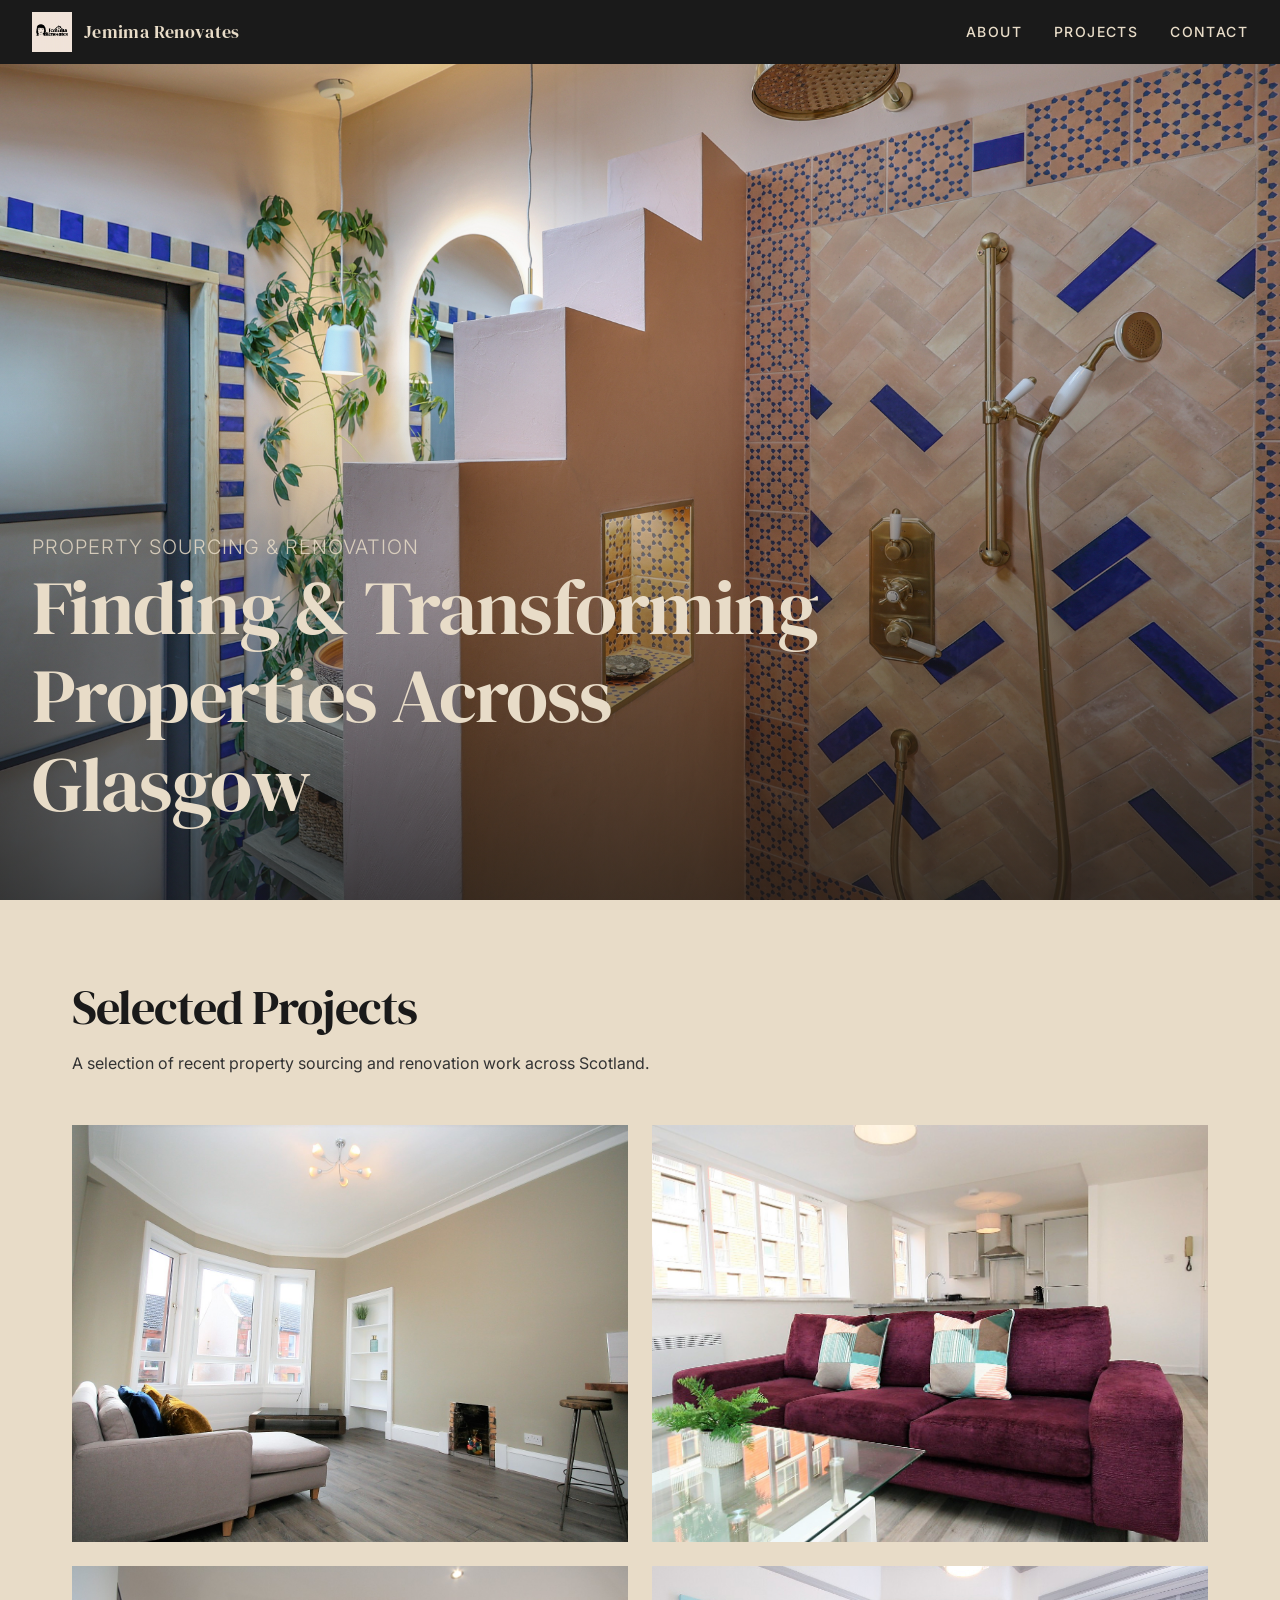
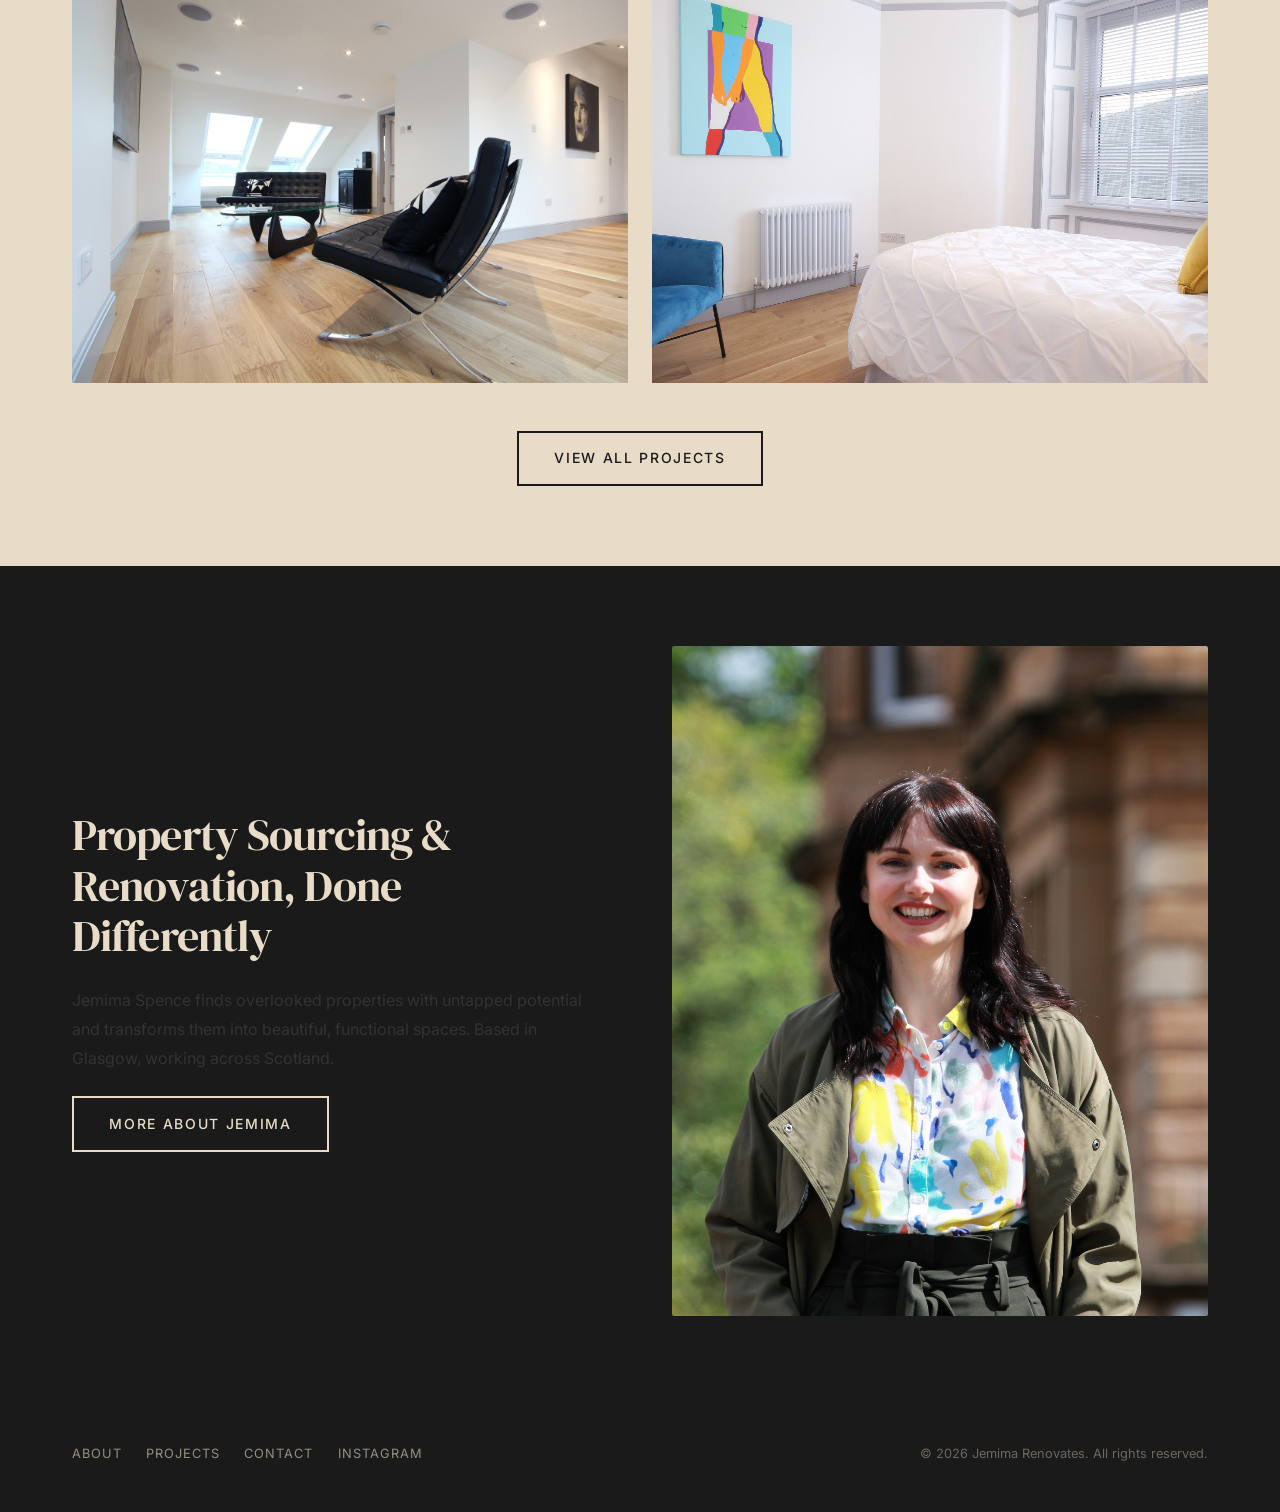
==== index.html @ ada7a968 "Initial site build: Jemima Renovates Static HTML/CSS/JS site for property sourcing & renovation busi" ====
<!DOCTYPE html>
<html lang="en">
<head>
    <meta charset="UTF-8">
    <meta name="viewport" content="width=device-width, initial-scale=1.0">
    <title>Jemima Renovates - Property Sourcing & Renovation, Glasgow</title>
    <meta name="description" content="Property sourcing and renovation services in Glasgow. Jemima Spence specialises in finding and transforming properties across Scotland.">
    <link rel="stylesheet" href="css/main.css">
    <!-- Favicon -->
    <link rel="icon" href="favicon.svg" type="image/svg+xml">
    <link rel="icon" href="favicon.ico" sizes="32x32">
    <!-- Canonical -->
    <link rel="canonical" href="https://jemimarenovates.co.uk/">
    <!-- Open Graph -->
    <meta property="og:type" content="website">
    <meta property="og:title" content="Jemima Renovates - Property Sourcing & Renovation">
    <meta property="og:description" content="Property sourcing and renovation services in Glasgow. Finding and transforming properties across Scotland.">
    <meta property="og:url" content="https://jemimarenovates.co.uk/">
    <meta property="og:image" content="https://jemimarenovates.co.uk/images/hero.jpg">
    <meta property="og:site_name" content="Jemima Renovates">
    <!-- Twitter Card -->
    <meta name="twitter:card" content="summary_large_image">
    <meta name="twitter:title" content="Jemima Renovates - Property Sourcing & Renovation">
    <meta name="twitter:description" content="Property sourcing and renovation services in Glasgow. Finding and transforming properties across Scotland.">
    <meta name="twitter:image" content="https://jemimarenovates.co.uk/images/hero.jpg">
    <!-- Structured Data -->
    <script type="application/ld+json">
    {
        "@context": "https://schema.org",
        "@type": "LocalBusiness",
        "name": "Jemima Renovates",
        "description": "Property sourcing and renovation services in Glasgow, specialising in finding and transforming properties across Scotland.",
        "url": "https://jemimarenovates.co.uk",
        "founder": {
            "@type": "Person",
            "name": "Jemima Spence"
        },
        "areaServed": [
            {"@type": "City", "name": "Glasgow"},
            {"@type": "Country", "name": "United Kingdom"}
        ],
        "serviceType": ["Property Sourcing", "Renovation", "Project Management"],
        "image": "https://jemimarenovates.co.uk/images/hero.jpg",
        "sameAs": [
            "https://www.instagram.com/jemimarenovates/"
        ]
    }
    </script>
</head>
<body>
    <a href="#main" class="skip-to-content">Skip to content</a>

    <nav class="nav" role="navigation" aria-label="Main navigation">
        <a href="index.html" class="nav-logo">
            <img src="logo.jpg" alt="Jemima Renovates">
            <span>Jemima Renovates</span>
        </a>
        <button class="nav-toggle" aria-label="Toggle menu" aria-expanded="false">
            <span></span><span></span><span></span>
        </button>
        <ul class="nav-menu">
            <li><a href="about.html">About</a></li>
            <li><a href="projects.html">Projects</a></li>
            <li><a href="contact.html">Contact</a></li>
        </ul>
    </nav>

    <main id="main">
        <!-- Hero -->
        <section class="hero" style="background-image: url('images/hero.jpg');">
            <div class="hero-content">
                <p class="subtitle">Property Sourcing & Renovation</p>
                <h1>Finding & Transforming Properties Across Glasgow</h1>
            </div>
        </section>

        <!-- Featured Projects -->
        <section class="section">
            <div class="container">
                <h2 class="section-heading">Selected Projects</h2>
                <p class="section-subheading">A selection of recent property sourcing and renovation work across Scotland.</p>

                <div class="featured-grid">
                    <a href="projects/east-end.html" class="project-card">
                        <img src="images/aberfeldy-lounge.jpg" alt="East End tenement renovation, Glasgow">
                        <div class="card-overlay">
                            <h3>East End</h3>
                            <span class="location">Glasgow</span>
                        </div>
                    </a>
                    <a href="projects/city-centre.html" class="project-card">
                        <img src="images/argyle-st-lounge.jpg" alt="City Centre renovation, Glasgow">
                        <div class="card-overlay">
                            <h3>City Centre</h3>
                            <span class="location">Glasgow</span>
                        </div>
                    </a>
<a href="projects/southside.html" class="project-card">
                        <img src="images/craigpark-1.jpg" alt="Southside property, Glasgow">
                        <div class="card-overlay">
                            <h3>Southside</h3>
                            <span class="location">Glasgow</span>
                        </div>
                    </a>
                    <a href="projects/craigpark.html" class="project-card">
                        <img src="images/craigpark-2.jpg" alt="Craigpark renovation, Glasgow">
                        <div class="card-overlay">
                            <h3>Craigpark</h3>
                            <span class="location">Glasgow</span>
                        </div>
                    </a>
                </div>

                <div style="text-align: center; margin-top: 3rem;">
                    <a href="projects.html" class="btn">View All Projects</a>
                </div>
            </div>
        </section>

        <!-- About Teaser -->
        <section class="section section-dark">
            <div class="container">
                <div class="about-teaser">
                    <div class="about-teaser-text">
                        <h2>Property Sourcing & Renovation, Done Differently</h2>
                        <p>Jemima Spence finds overlooked properties with untapped potential and transforms them into beautiful, functional spaces. Based in Glasgow, working across Scotland.</p>
                        <a href="about.html" class="btn btn-light">More About Jemima</a>
                    </div>
                    <div class="about-teaser-image">
                        <img src="images/about-placeholder.jpg" alt="Jemima Spence">
                    </div>
                </div>
            </div>
        </section>
    </main>

    <footer class="footer">
        <div class="container">
            <div class="footer-content">
                <div class="footer-links">
                    <a href="about.html">About</a>
                    <a href="projects.html">Projects</a>
                    <a href="contact.html">Contact</a>
                    <a href="https://www.instagram.com/jemimarenovates/" target="_blank" rel="noopener">Instagram</a>
                </div>
                <p class="footer-copy">&copy; 2026 Jemima Renovates. All rights reserved.</p>
            </div>
        </div>
    </footer>

    <script>
    // Mobile nav toggle
    (function() {
        var toggle = document.querySelector('.nav-toggle');
        var menu = document.querySelector('.nav-menu');
        if (!toggle || !menu) return;
        toggle.addEventListener('click', function(e) {
            e.stopPropagation();
            var open = menu.classList.toggle('open');
            toggle.setAttribute('aria-expanded', open);
        });
        document.addEventListener('click', function() {
            menu.classList.remove('open');
            toggle.setAttribute('aria-expanded', false);
        });
    })();
    </script>
</body>
</html>
---- css/main.css ----
/* ========================================
   Jemima Renovates — Main Stylesheet
   Bold & Editorial Design
   ======================================== */

/* --- Google Fonts --- */
@import url('https://fonts.googleapis.com/css2?family=DM+Serif+Display&family=Inter:wght@300;400;500;600&display=swap');

/* --- CSS Variables --- */
:root {
  --cream: #E8DCC8;
  --black: #1a1a1a;
  --charcoal: #333;
  --brown: #8B7355;
  --white: #fff;

  --font-heading: 'DM Serif Display', Georgia, serif;
  --font-body: 'Inter', -apple-system, BlinkMacSystemFont, sans-serif;

  --nav-height: 64px;
}

/* --- Reset & Base --- */
*, *::before, *::after {
  box-sizing: border-box;
  margin: 0;
  padding: 0;
}

html {
  scroll-behavior: smooth;
  -webkit-text-size-adjust: 100%;
}

body {
  font-family: var(--font-body);
  font-weight: 400;
  line-height: 1.6;
  color: var(--black);
  background-color: var(--cream);
}

img {
  max-width: 100%;
  height: auto;
  display: block;
}

a {
  color: inherit;
  text-decoration: none;
}

ul {
  list-style: none;
}

h1, h2, h3, h4 {
  font-family: var(--font-heading);
  font-weight: 400;
  line-height: 1.15;
}

/* --- Skip to Content --- */
.skip-to-content {
  position: absolute;
  left: -9999px;
  top: 0;
  background: var(--black);
  color: var(--cream);
  padding: 0.5rem 1rem;
  z-index: 1000;
  font-size: 0.875rem;
}

.skip-to-content:focus {
  left: 0;
}

/* --- Navigation --- */
.nav {
  position: fixed;
  top: 0;
  left: 0;
  right: 0;
  height: var(--nav-height);
  background: var(--black);
  z-index: 100;
  display: flex;
  align-items: center;
  justify-content: space-between;
  padding: 0 2rem;
}

.nav-logo {
  display: flex;
  align-items: center;
  gap: 0.75rem;
}

.nav-logo img {
  height: 40px;
  width: auto;
}

.nav-logo span {
  font-family: var(--font-heading);
  font-size: 1.125rem;
  color: var(--cream);
  letter-spacing: 0.02em;
}

.nav-menu {
  display: flex;
  gap: 2rem;
}

.nav-menu a {
  font-family: var(--font-body);
  font-size: 0.875rem;
  font-weight: 500;
  color: var(--cream);
  text-transform: uppercase;
  letter-spacing: 0.1em;
  transition: color 0.2s;
}

.nav-menu a:hover,
.nav-menu a.active {
  color: var(--brown);
}

/* Mobile nav toggle */
.nav-toggle {
  display: none;
  background: none;
  border: none;
  cursor: pointer;
  padding: 0.5rem;
}

.nav-toggle span {
  display: block;
  width: 24px;
  height: 2px;
  background: var(--cream);
  margin: 5px 0;
  transition: transform 0.3s, opacity 0.3s;
}

/* --- Hero Section --- */
.hero {
  position: relative;
  height: 100vh;
  min-height: 600px;
  display: flex;
  align-items: flex-end;
  justify-content: flex-start;
  padding: 4rem 2rem;
  background-color: var(--charcoal);
  background-size: cover;
  background-position: center;
  overflow: hidden;
}

.hero::after {
  content: '';
  position: absolute;
  inset: 0;
  background: linear-gradient(
    to top,
    rgba(26, 26, 26, 0.7) 0%,
    rgba(26, 26, 26, 0.2) 35%,
    rgba(26, 26, 26, 0) 60%
  );
}

.hero-content {
  position: relative;
  z-index: 1;
  max-width: 800px;
}

.hero h1 {
  font-size: clamp(2.5rem, 6vw, 5rem);
  color: var(--cream);
  letter-spacing: -0.02em;
  margin-bottom: 0.5rem;
}

.hero .subtitle {
  font-family: var(--font-body);
  font-size: clamp(1rem, 2vw, 1.25rem);
  font-weight: 300;
  color: var(--cream);
  opacity: 0.85;
  letter-spacing: 0.05em;
  text-transform: uppercase;
}

/* --- Page Hero (shorter, for inner pages) --- */
.page-hero {
  position: relative;
  height: 50vh;
  min-height: 360px;
  display: flex;
  align-items: flex-end;
  padding: 3rem 2rem;
  background-color: var(--charcoal);
  background-size: cover;
  background-position: center;
  margin-top: var(--nav-height);
}

.page-hero::after {
  content: '';
  position: absolute;
  inset: 0;
  background: linear-gradient(
    to top,
    rgba(26, 26, 26, 0.8) 0%,
    rgba(26, 26, 26, 0.2) 100%
  );
}

.page-hero h1 {
  position: relative;
  z-index: 1;
  font-size: clamp(2rem, 5vw, 3.5rem);
  color: var(--cream);
  letter-spacing: -0.02em;
}

/* --- Container --- */
.container {
  max-width: 1200px;
  margin: 0 auto;
  padding: 0 2rem;
}

.container-narrow {
  max-width: 800px;
  margin: 0 auto;
  padding: 0 2rem;
}

/* --- Section Spacing --- */
.section {
  padding: 5rem 0;
}

.section-dark {
  background: var(--black);
  color: var(--cream);
}

.section-dark h2,
.section-dark h3 {
  color: var(--cream);
}

.section-dark a {
  color: var(--cream);
}

.section-dark p {
  color: rgba(232, 220, 200, 0.7);
}

/* --- Section Headings --- */
.section-heading {
  font-size: clamp(2rem, 4vw, 3rem);
  margin-bottom: 1rem;
  letter-spacing: -0.02em;
}

.section-subheading {
  font-family: var(--font-body);
  font-size: 1rem;
  font-weight: 400;
  color: var(--charcoal);
  max-width: 600px;
  margin-bottom: 3rem;
}

.section-dark .section-subheading {
  color: rgba(232, 220, 200, 0.7);
}

/* --- Buttons --- */
.btn {
  display: inline-block;
  font-family: var(--font-body);
  font-size: 0.875rem;
  font-weight: 500;
  text-transform: uppercase;
  letter-spacing: 0.12em;
  padding: 0.9rem 2.2rem;
  border: 2px solid var(--black);
  color: var(--black);
  background: transparent;
  cursor: pointer;
  transition: background 0.2s, color 0.2s;
}

.btn:hover {
  background: var(--black);
  color: var(--cream);
}

.btn-light {
  border-color: var(--cream);
  color: var(--cream);
}

.btn-light:hover {
  background: var(--cream);
  color: var(--black);
}

/* --- Featured Projects Grid (Homepage) --- */
.featured-grid {
  display: grid;
  grid-template-columns: repeat(2, 1fr);
  gap: 1.5rem;
}

.featured-grid .project-card {
  aspect-ratio: 4 / 3;
}

/* --- Project Cards --- */
.project-card {
  position: relative;
  overflow: hidden;
  display: block;
  background: var(--charcoal);
}

.project-card img {
  width: 100%;
  height: 100%;
  object-fit: cover;
  transition: transform 0.5s ease, opacity 0.3s;
}

.project-card:hover img {
  transform: scale(1.03);
  opacity: 0.8;
}

.project-card .card-overlay {
  position: absolute;
  bottom: 0;
  left: 0;
  right: 0;
  padding: 2rem 1.5rem;
  background: linear-gradient(to top, rgba(26, 26, 26, 0.85), transparent);
  transform: translateY(0.5rem);
  opacity: 0;
  transition: transform 0.3s, opacity 0.3s;
}

.project-card:hover .card-overlay {
  transform: translateY(0);
  opacity: 1;
}

.card-overlay h3 {
  font-size: 1.5rem;
  color: var(--cream);
  margin-bottom: 0.25rem;
}

.card-overlay .location {
  font-family: var(--font-body);
  font-size: 0.8rem;
  font-weight: 500;
  text-transform: uppercase;
  letter-spacing: 0.1em;
  color: rgba(232, 220, 200, 0.7);
}

/* --- Projects Grid (Projects Page) --- */
.projects-grid {
  display: grid;
  grid-template-columns: repeat(2, 1fr);
  gap: 1.5rem;
}

.projects-grid .project-card {
  aspect-ratio: 4 / 3;
}

.projects-grid .project-card:nth-child(3n+1) {
  aspect-ratio: 3 / 4;
}

/* --- About Section (Homepage Teaser) --- */
.about-teaser {
  display: grid;
  grid-template-columns: 1fr 1fr;
  gap: 4rem;
  align-items: center;
}

.about-teaser-text h2 {
  font-size: clamp(2rem, 4vw, 2.75rem);
  margin-bottom: 1.5rem;
  letter-spacing: -0.02em;
}

.about-teaser-text p {
  font-size: 1rem;
  line-height: 1.8;
  margin-bottom: 1.5rem;
  color: var(--charcoal);
}

.about-teaser-image {
  aspect-ratio: 4 / 5;
  overflow: hidden;
  border-radius: 2px;
}

.about-teaser-image img {
  width: 100%;
  height: 100%;
  object-fit: cover;
}

/* --- Stats Bar --- */
.stats-bar {
  display: grid;
  grid-template-columns: repeat(3, 1fr);
  gap: 2rem;
  text-align: center;
}

.stat-item {
  display: flex;
  flex-direction: column;
  gap: 0.5rem;
}

.stat-number {
  font-family: var(--font-heading);
  font-size: clamp(2.5rem, 5vw, 3.5rem);
  color: var(--cream);
  line-height: 1;
}

.stat-label {
  font-size: 0.85rem;
  color: rgba(232, 220, 200, 0.6);
  text-transform: uppercase;
  letter-spacing: 0.06em;
}

/* --- Testimonials --- */
.testimonials {
  display: grid;
  grid-template-columns: repeat(2, 1fr);
  gap: 3rem;
}

.testimonial {
  border-left: 3px solid var(--black);
  padding-left: 1.5rem;
}

.testimonial p {
  font-size: 1rem;
  line-height: 1.8;
  color: var(--charcoal);
  margin-bottom: 1rem;
  font-style: italic;
}

.testimonial cite {
  font-style: normal;
  font-weight: 500;
  font-size: 0.875rem;
  text-transform: uppercase;
  letter-spacing: 0.06em;
}

/* --- About Page: Editorial Layout --- */
.about-intro {
  display: grid;
  grid-template-columns: 1fr 1fr;
  gap: 4rem;
  align-items: start;
  margin-bottom: 4rem;
}

.about-intro img {
  width: 100%;
  aspect-ratio: 3 / 4;
  object-fit: cover;
}

.about-text h2 {
  font-size: clamp(1.75rem, 3vw, 2.5rem);
  margin-bottom: 1.5rem;
}

.about-text p {
  font-size: 1rem;
  line-height: 1.8;
  margin-bottom: 1.25rem;
  color: var(--charcoal);
}

.pull-quote {
  font-family: var(--font-heading);
  font-size: clamp(1.5rem, 3vw, 2.25rem);
  line-height: 1.3;
  padding: 3rem 0;
  border-top: 2px solid var(--black);
  border-bottom: 2px solid var(--black);
  margin: 3rem 0;
  text-align: center;
}

.section-dark .pull-quote {
  border-color: var(--cream);
}

.full-width-image {
  width: 100vw;
  margin-left: calc(-50vw + 50%);
  height: 50vh;
  min-height: 300px;
  overflow: hidden;
}

.full-width-image img {
  width: 100%;
  height: 100%;
  object-fit: cover;
}

/* Services list */
.services-grid {
  display: grid;
  grid-template-columns: repeat(auto-fit, minmax(280px, 1fr));
  gap: 2rem;
  margin-top: 2rem;
}

.service-item h3 {
  font-size: 1.5rem;
  margin-bottom: 0.75rem;
}

.service-item p {
  font-size: 0.95rem;
  line-height: 1.7;
  color: var(--charcoal);
}

.section-dark .service-item p {
  color: rgba(232, 220, 200, 0.7);
}

/* --- Project Detail Page --- */
.project-meta {
  display: flex;
  gap: 2rem;
  flex-wrap: wrap;
  padding: 2rem 0;
  border-bottom: 1px solid rgba(26, 26, 26, 0.15);
  margin-bottom: 2rem;
  font-size: 0.875rem;
}

.project-meta dt {
  font-weight: 500;
  text-transform: uppercase;
  letter-spacing: 0.08em;
  font-size: 0.75rem;
  margin-bottom: 0.25rem;
}

.project-meta dd {
  color: var(--charcoal);
}

.project-description {
  max-width: 700px;
  font-size: 1.05rem;
  line-height: 1.8;
  margin-bottom: 3rem;
}

/* Image Gallery */
.image-gallery {
  display: grid;
  grid-template-columns: repeat(2, 1fr);
  gap: 1rem;
}

.gallery-item {
  overflow: hidden;
}

.gallery-item img {
  width: 100%;
  height: 100%;
  object-fit: cover;
  cursor: pointer;
  transition: transform 0.4s;
}

.gallery-item img:hover {
  transform: scale(1.02);
}

.gallery-item.full-bleed {
  grid-column: 1 / -1;
}

/* Project Navigation */
.project-nav {
  display: flex;
  justify-content: space-between;
  padding: 3rem 0;
  border-top: 1px solid rgba(26, 26, 26, 0.15);
  margin-top: 4rem;
  font-size: 0.875rem;
}

.project-nav a {
  text-transform: uppercase;
  letter-spacing: 0.08em;
  font-weight: 500;
  transition: color 0.2s;
}

.project-nav a:hover {
  color: var(--brown);
}

/* --- Contact Page --- */
.contact-grid {
  display: grid;
  grid-template-columns: 1fr 1fr;
  gap: 4rem;
  align-items: start;
}

.contact-info h2 {
  font-size: clamp(2rem, 4vw, 2.75rem);
  margin-bottom: 1.5rem;
}

.contact-info p {
  font-size: 1rem;
  line-height: 1.8;
  margin-bottom: 1.5rem;
  color: var(--charcoal);
}

.contact-links {
  margin-top: 2rem;
}

.contact-links a {
  display: inline-flex;
  align-items: center;
  gap: 0.5rem;
  font-size: 1rem;
  font-weight: 500;
  padding: 0.75rem 0;
  border-bottom: 1px solid rgba(26, 26, 26, 0.15);
  width: 100%;
  transition: color 0.2s;
}

.contact-links a:hover {
  color: var(--brown);
}

.contact-social {
  display: flex;
  flex-direction: column;
  gap: 1rem;
}

.social-link {
  display: flex;
  align-items: center;
  gap: 1rem;
  font-size: 1.125rem;
  font-weight: 500;
  padding: 1.25rem 1.5rem;
  background: var(--black);
  color: var(--cream);
  transition: background 0.2s;
}

.social-link:hover {
  background: var(--charcoal);
}

.social-link svg {
  width: 24px;
  height: 24px;
  flex-shrink: 0;
}

/* --- Footer --- */
.footer {
  background: var(--black);
  color: var(--cream);
  padding: 3rem 0;
}

.footer-content {
  display: flex;
  justify-content: space-between;
  align-items: center;
}

.footer-links {
  display: flex;
  gap: 1.5rem;
}

.footer-links a {
  font-size: 0.8rem;
  text-transform: uppercase;
  letter-spacing: 0.08em;
  color: rgba(232, 220, 200, 0.6);
  transition: color 0.2s;
}

.footer-links a:hover {
  color: var(--cream);
}

.footer-copy {
  font-size: 0.8rem;
  color: rgba(232, 220, 200, 0.4);
}

/* --- Lightbox --- */
.lightbox-overlay {
  position: fixed;
  inset: 0;
  background: rgba(26, 26, 26, 0.95);
  display: flex;
  align-items: center;
  justify-content: center;
  z-index: 200;
  opacity: 0;
  pointer-events: none;
  transition: opacity 0.3s;
}

.lightbox-overlay.active {
  opacity: 1;
  pointer-events: auto;
}

.lightbox-overlay img {
  max-width: 90vw;
  max-height: 85vh;
  object-fit: contain;
}

.lightbox-close,
.lightbox-prev,
.lightbox-next {
  position: absolute;
  background: none;
  border: none;
  color: var(--cream);
  cursor: pointer;
  font-size: 2rem;
  padding: 1rem;
  transition: opacity 0.2s;
  line-height: 1;
}

.lightbox-close:hover,
.lightbox-prev:hover,
.lightbox-next:hover {
  opacity: 0.6;
}

.lightbox-close {
  top: 1rem;
  right: 1.5rem;
  font-size: 2.5rem;
}

.lightbox-prev {
  left: 1.5rem;
  top: 50%;
  transform: translateY(-50%);
  font-size: 3rem;
}

.lightbox-next {
  right: 1.5rem;
  top: 50%;
  transform: translateY(-50%);
  font-size: 3rem;
}

/* ========================================
   Responsive
   ======================================== */

@media (max-width: 768px) {
  .nav {
    padding: 0 1.25rem;
  }

  .nav-toggle {
    display: block;
  }

  .nav-menu {
    position: fixed;
    top: var(--nav-height);
    left: 0;
    right: 0;
    background: var(--black);
    flex-direction: column;
    padding: 2rem 1.25rem;
    gap: 1.25rem;
    transform: translateY(-100%);
    opacity: 0;
    pointer-events: none;
    transition: transform 0.3s, opacity 0.3s;
  }

  .nav-menu.open {
    transform: translateY(0);
    opacity: 1;
    pointer-events: auto;
  }

  .nav-logo span {
    font-size: 0.95rem;
  }

  .nav-menu a {
    font-size: 1rem;
  }

  .hero {
    height: 70vh;
    min-height: 400px;
    padding: 3rem 1.25rem;
  }

  .page-hero {
    min-height: 280px;
    padding: 2rem 1.25rem;
  }

  .container, .container-narrow {
    padding: 0 1.25rem;
  }

  .section {
    padding: 3.5rem 0;
  }

  .featured-grid {
    grid-template-columns: 1fr;
  }

  .project-card .card-overlay {
    transform: translateY(0);
    opacity: 1;
  }

  .projects-grid {
    grid-template-columns: 1fr;
  }

  .projects-grid .project-card,
  .projects-grid .project-card:nth-child(3n+1) {
    aspect-ratio: 4 / 3;
  }

  .about-teaser {
    grid-template-columns: 1fr;
    gap: 2rem;
  }

  .about-teaser-image {
    order: -1;
    aspect-ratio: 16 / 9;
  }

  .about-intro {
    grid-template-columns: 1fr;
    gap: 2rem;
  }

  .stats-bar {
    grid-template-columns: 1fr;
    gap: 2.5rem;
  }

  .testimonials {
    grid-template-columns: 1fr;
    gap: 2rem;
  }

  .contact-grid {
    grid-template-columns: 1fr;
    gap: 2.5rem;
  }

  .image-gallery {
    grid-template-columns: 1fr;
  }

  .footer-content {
    flex-direction: column;
    gap: 1.5rem;
    text-align: center;
  }
}

@media (max-width: 480px) {
  .hero h1 {
    font-size: 2rem;
  }

  .section-heading {
    font-size: 1.75rem;
  }

  .pull-quote {
    font-size: 1.25rem;
  }
}
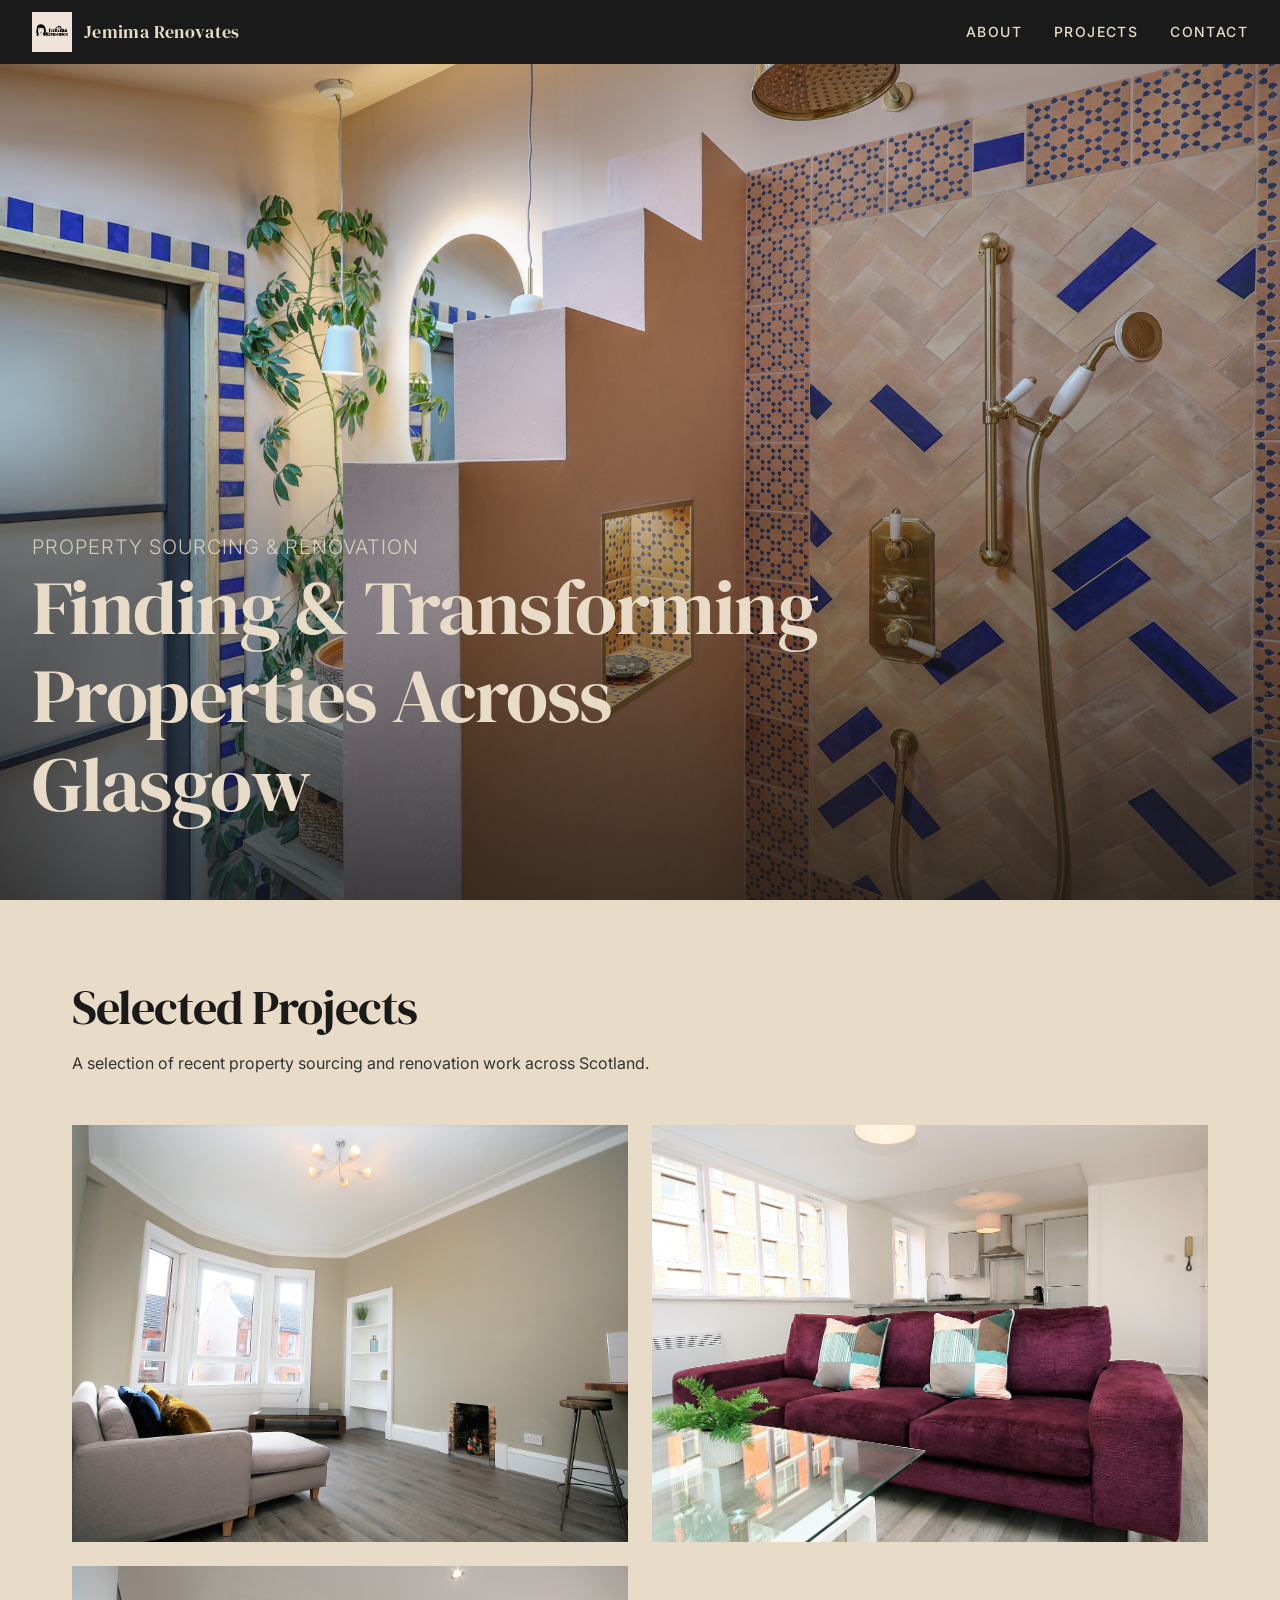
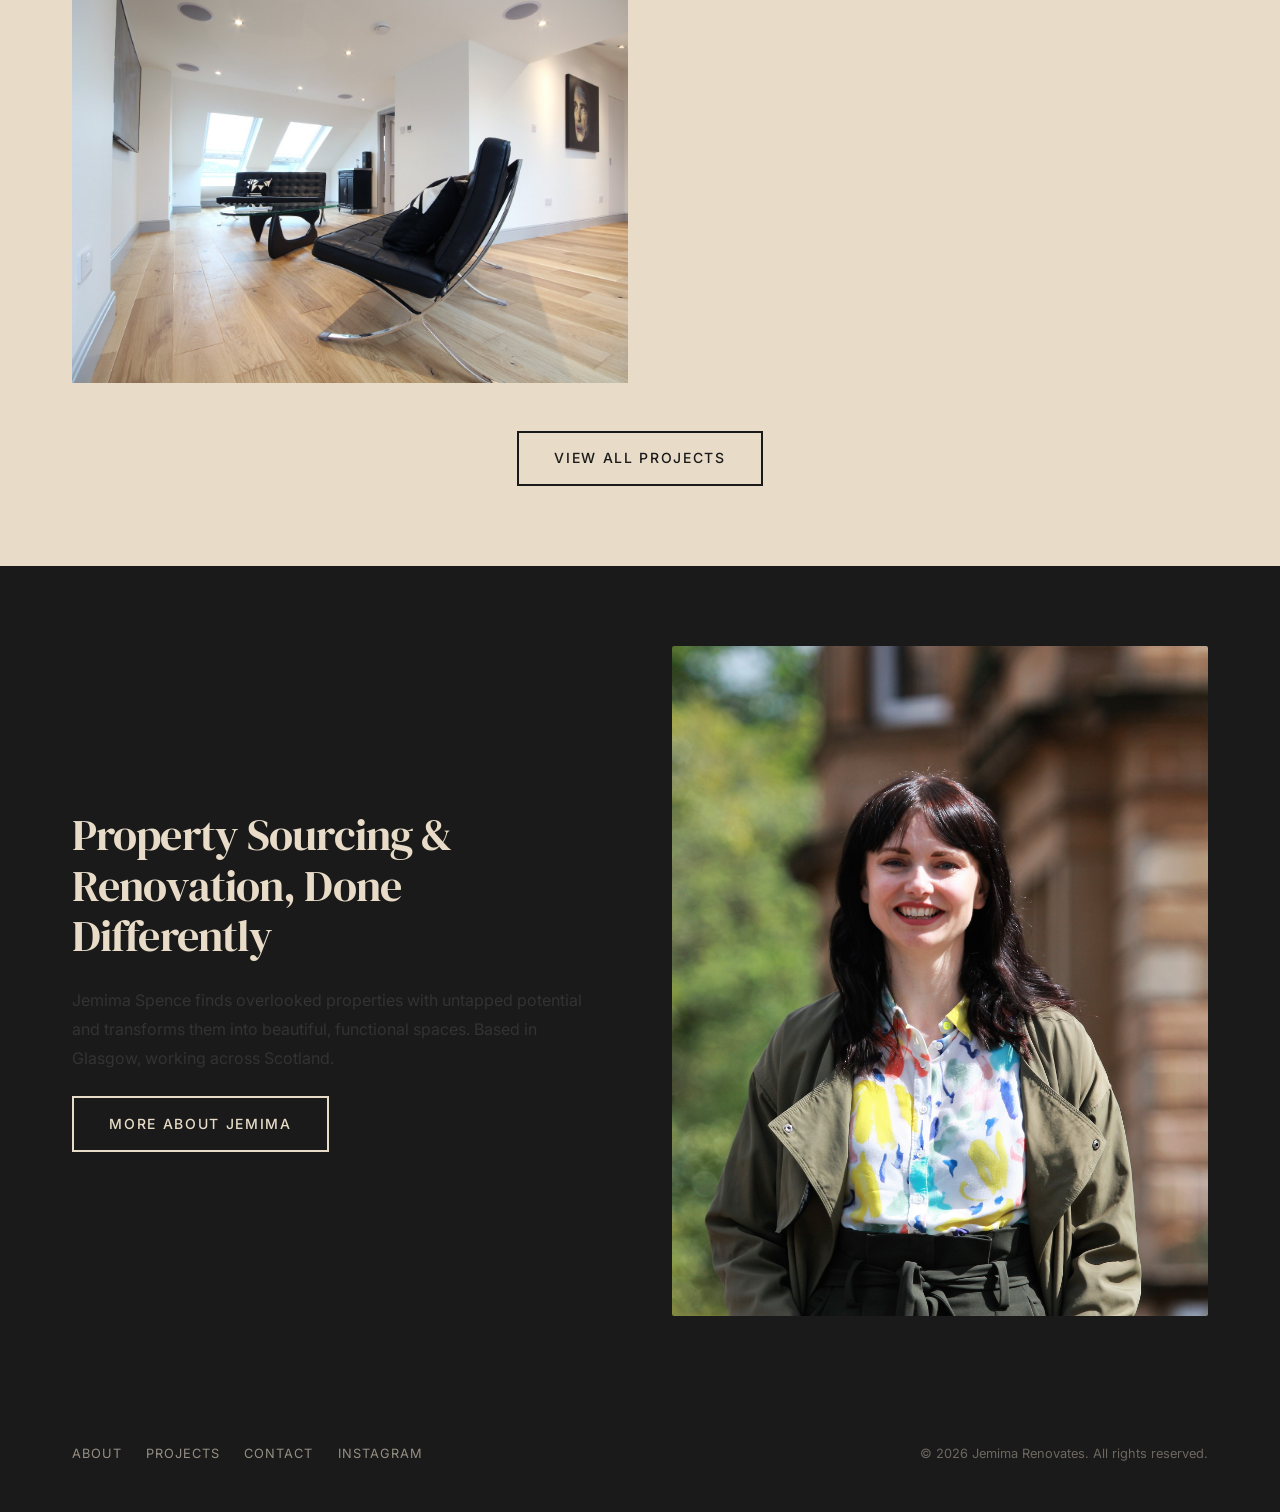
==== commit e80df494: "Remove 4th project card from homepage to match projects page Co-Authored-By: Claude Opus 4.6 <norepl" ====
--- a/index.html
+++ b/index.html
@@ -102,13 +102,6 @@
                             <span class="location">Glasgow</span>
                         </div>
                     </a>
-                    <a href="projects/craigpark.html" class="project-card">
-                        <img src="images/craigpark-2.jpg" alt="Craigpark renovation, Glasgow">
-                        <div class="card-overlay">
-                            <h3>Craigpark</h3>
-                            <span class="location">Glasgow</span>
-                        </div>
-                    </a>
                 </div>
 
                 <div style="text-align: center; margin-top: 3rem;">
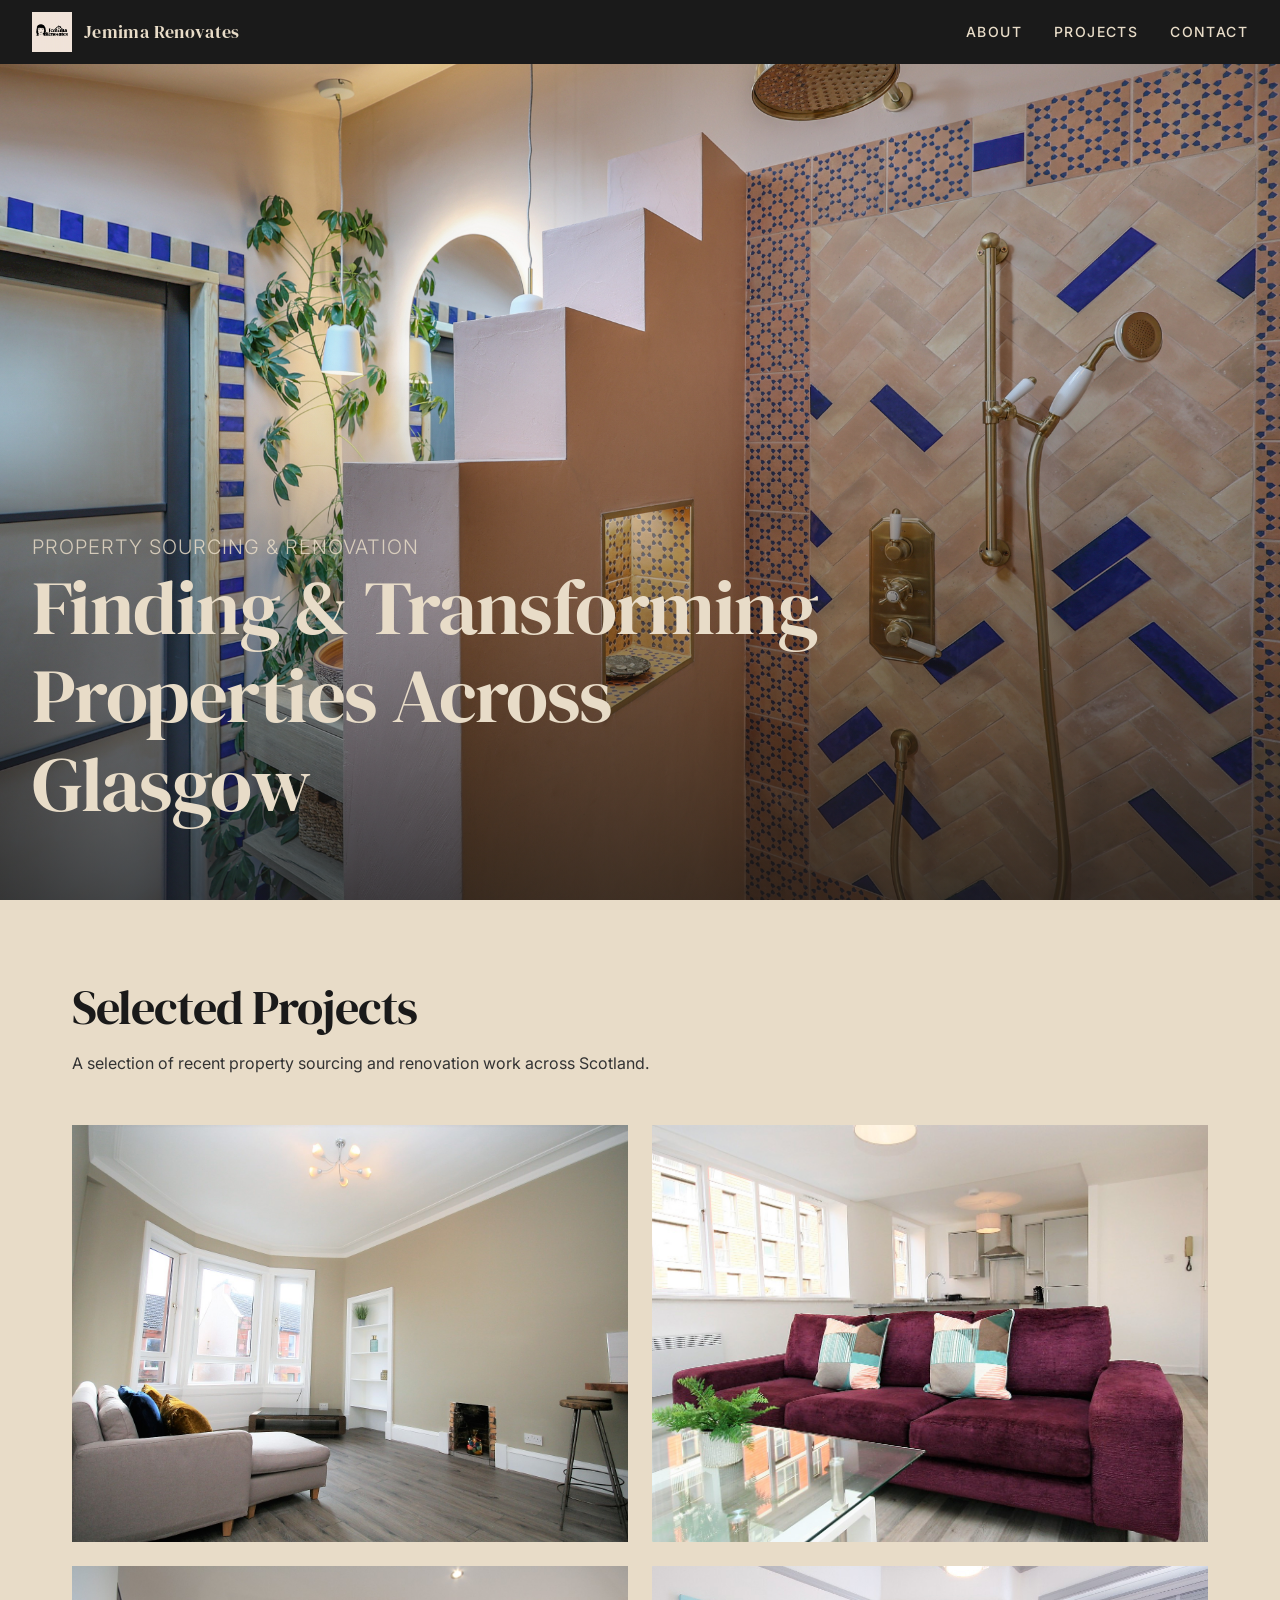
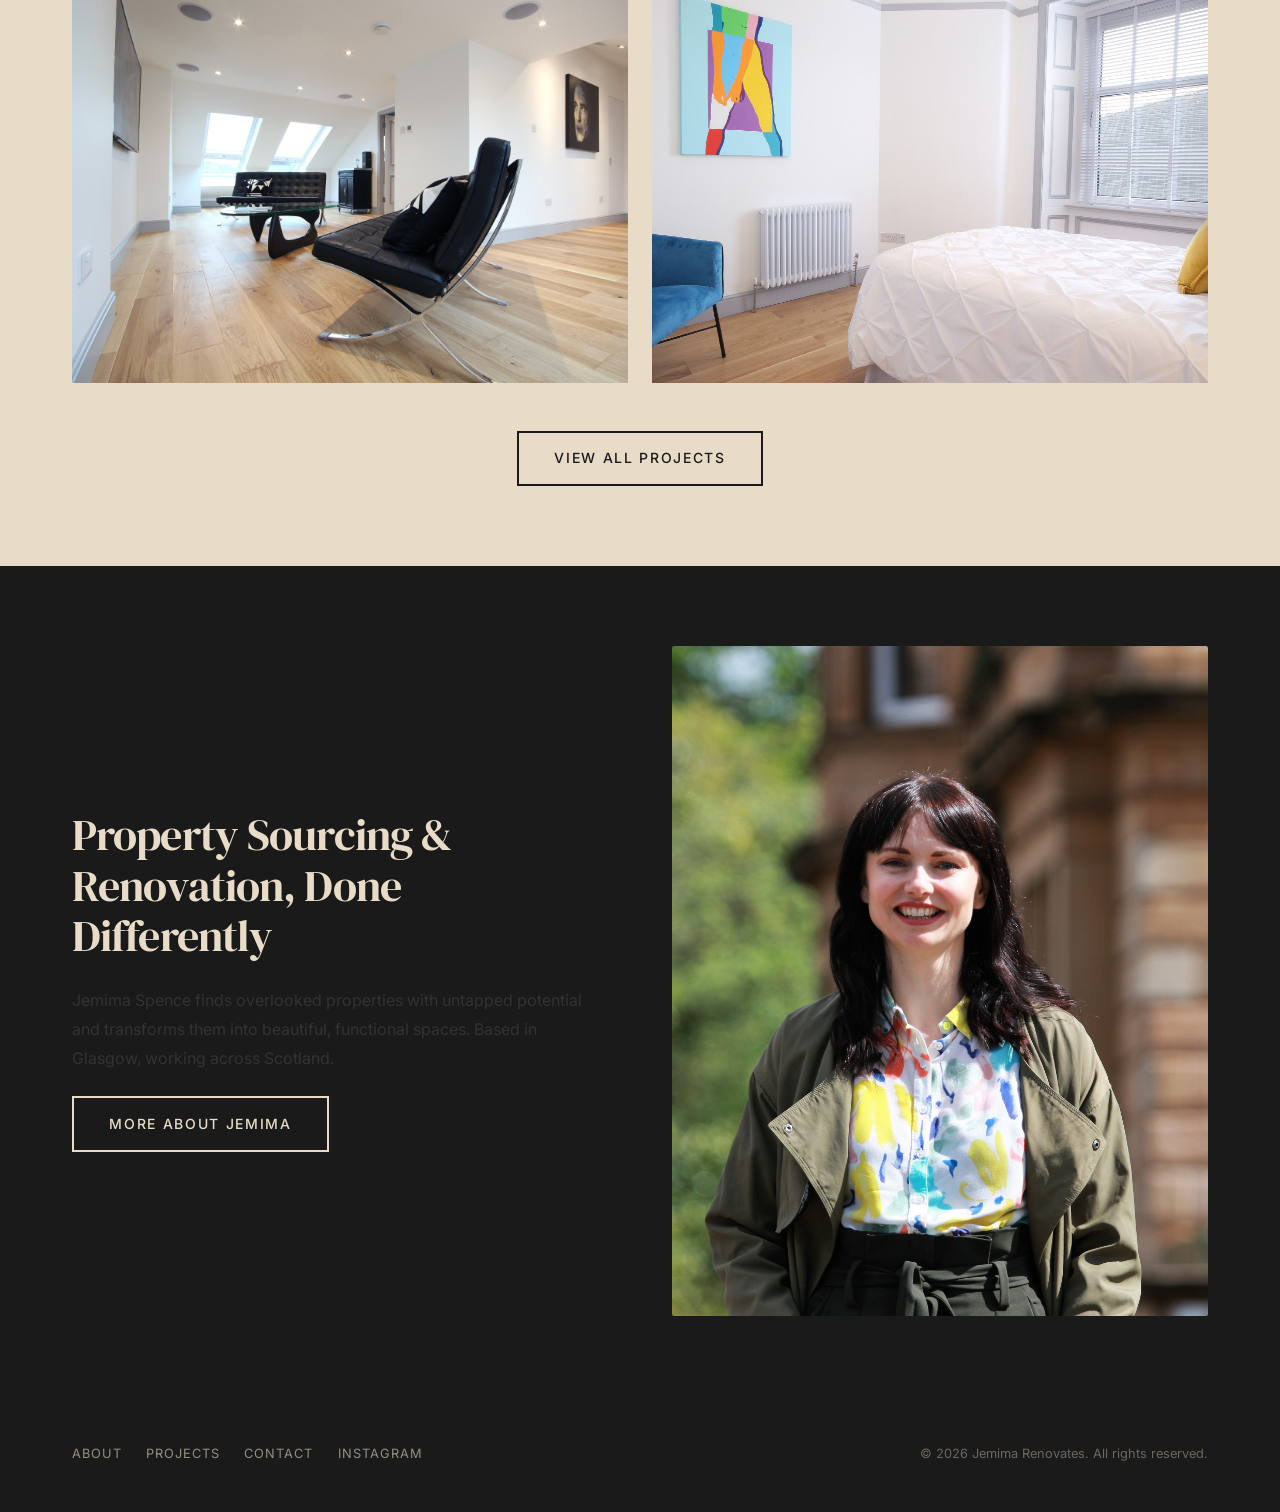
==== commit 12fdd8a3: "Add 4th project card to both pages, remove CNAME for now Co-Authored-By: Claude Opus 4.6 <noreply@an" ====
--- a/index.html
+++ b/index.html
@@ -102,6 +102,13 @@
                             <span class="location">Glasgow</span>
                         </div>
                     </a>
+                    <a href="projects/craigpark.html" class="project-card">
+                        <img src="images/craigpark-2.jpg" alt="Craigpark renovation, Glasgow">
+                        <div class="card-overlay">
+                            <h3>Craigpark</h3>
+                            <span class="location">Glasgow</span>
+                        </div>
+                    </a>
                 </div>
 
                 <div style="text-align: center; margin-top: 3rem;">
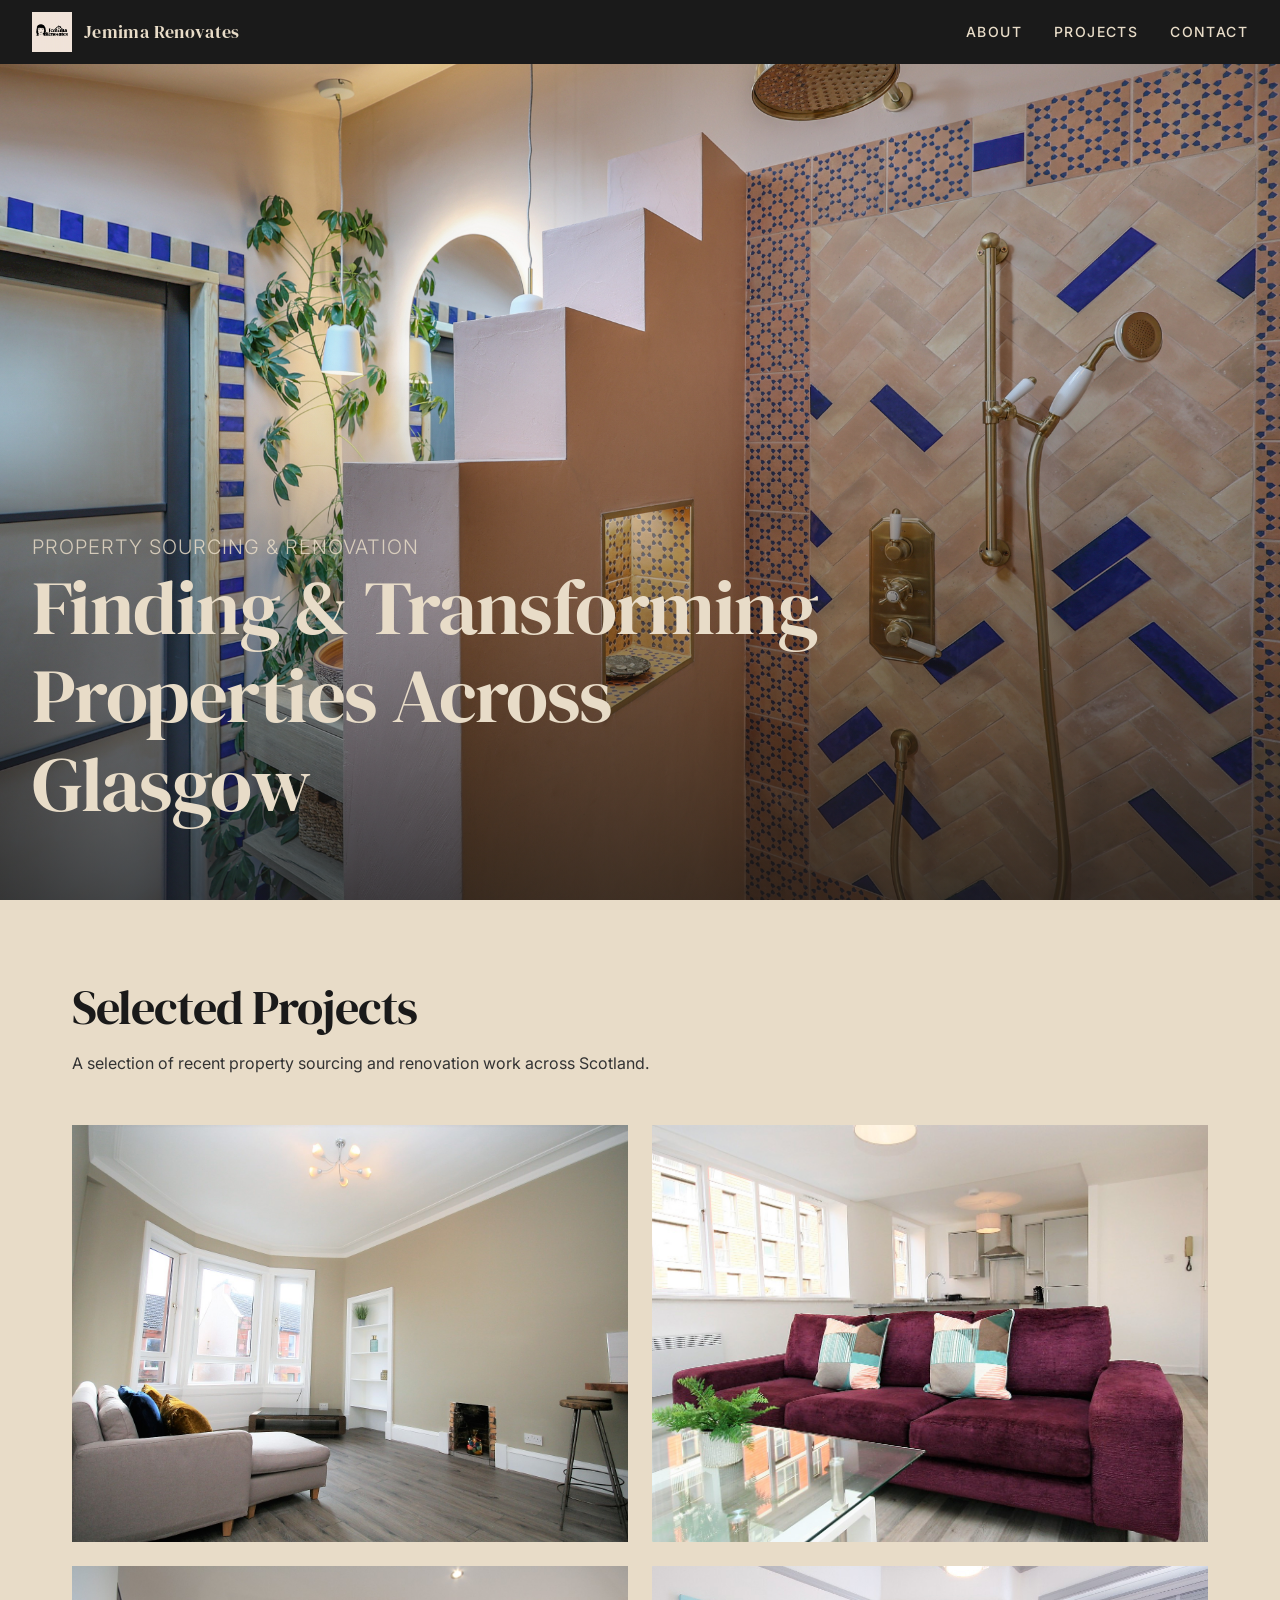
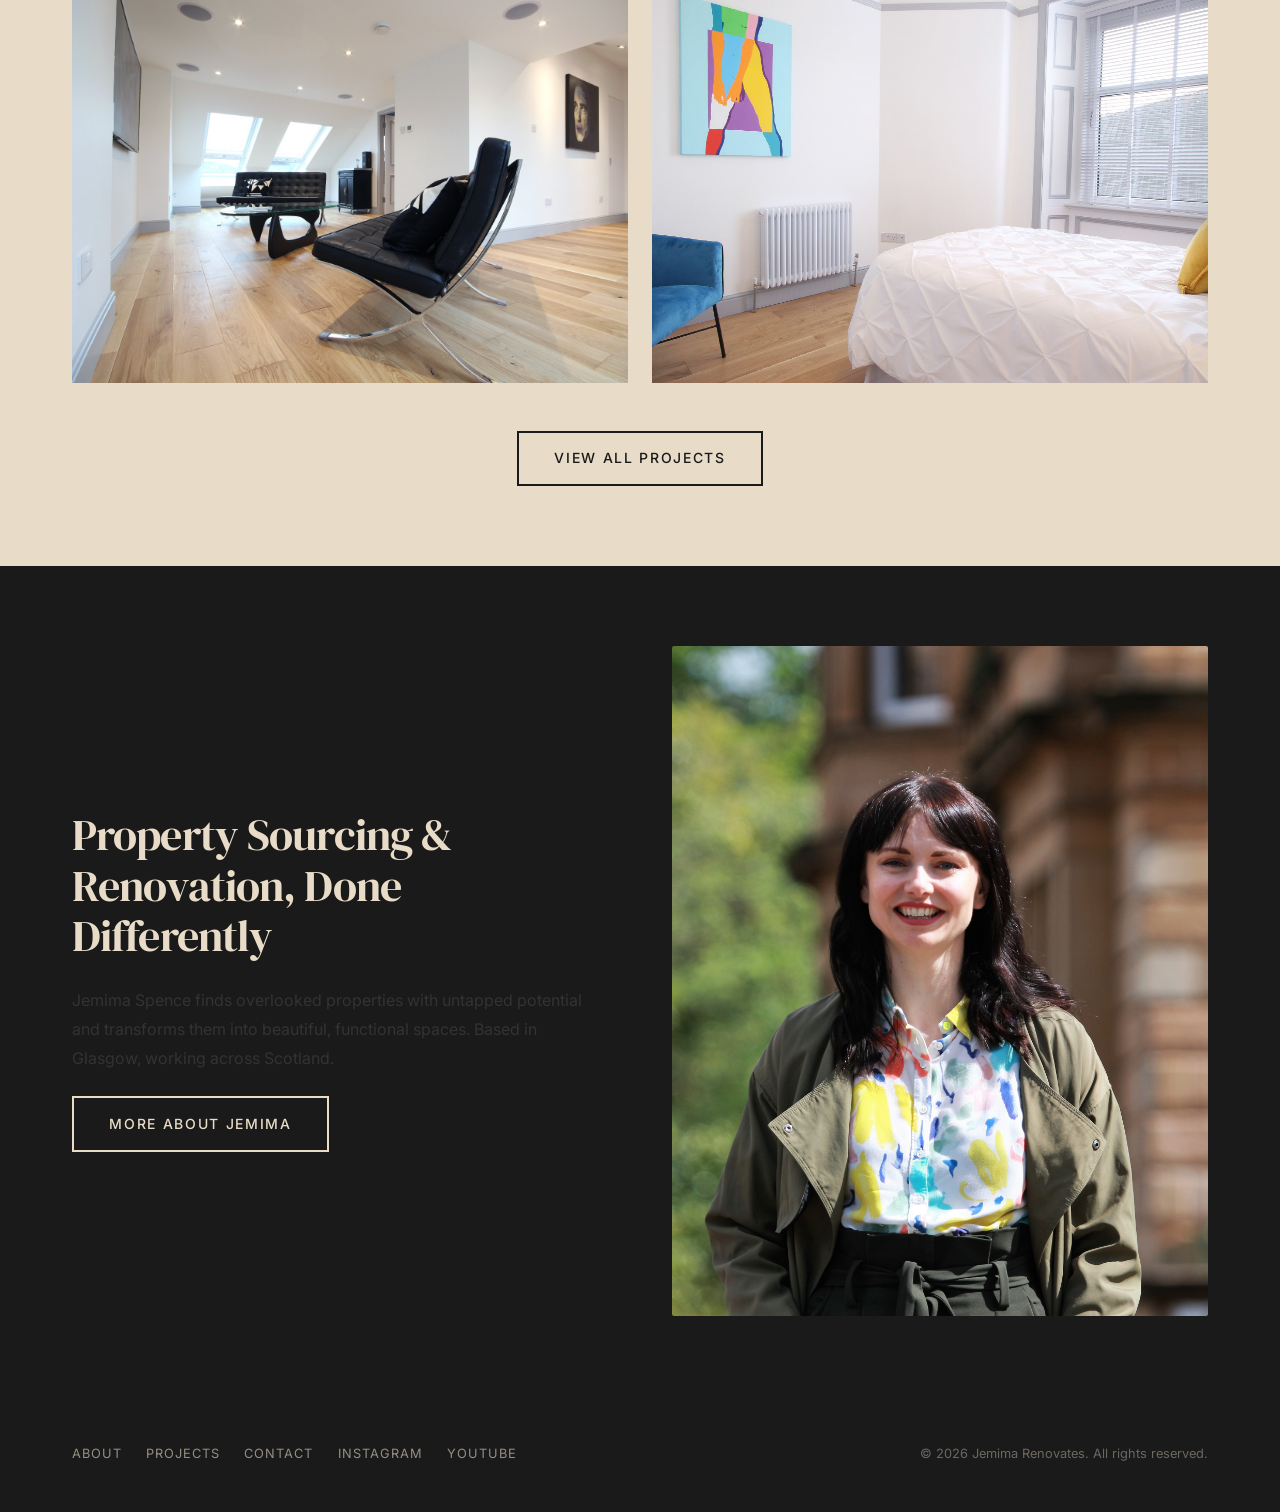
==== commit 0b959939: "Add YouTube links, cache-bust CSS, remove custom domain Co-Authored-By: Claude Opus 4.6 <noreply@ant" ====
--- a/index.html
+++ b/index.html
@@ -5,7 +5,7 @@
     <meta name="viewport" content="width=device-width, initial-scale=1.0">
     <title>Jemima Renovates - Property Sourcing & Renovation, Glasgow</title>
     <meta name="description" content="Property sourcing and renovation services in Glasgow. Jemima Spence specialises in finding and transforming properties across Scotland.">
-    <link rel="stylesheet" href="css/main.css">
+    <link rel="stylesheet" href="css/main.css?v=2">
     <!-- Favicon -->
     <link rel="icon" href="favicon.svg" type="image/svg+xml">
     <link rel="icon" href="favicon.ico" sizes="32x32">
@@ -42,7 +42,8 @@
         "serviceType": ["Property Sourcing", "Renovation", "Project Management"],
         "image": "https://jemimarenovates.co.uk/images/hero.jpg",
         "sameAs": [
-            "https://www.instagram.com/jemimarenovates/"
+            "https://www.instagram.com/jemimarenovates/",
+            "https://www.youtube.com/@JemimaRenovates"
         ]
     }
     </script>
@@ -142,6 +143,7 @@
                     <a href="projects.html">Projects</a>
                     <a href="contact.html">Contact</a>
                     <a href="https://www.instagram.com/jemimarenovates/" target="_blank" rel="noopener">Instagram</a>
+                    <a href="https://www.youtube.com/@JemimaRenovates" target="_blank" rel="noopener">YouTube</a>
                 </div>
                 <p class="footer-copy">&copy; 2026 Jemima Renovates. All rights reserved.</p>
             </div>
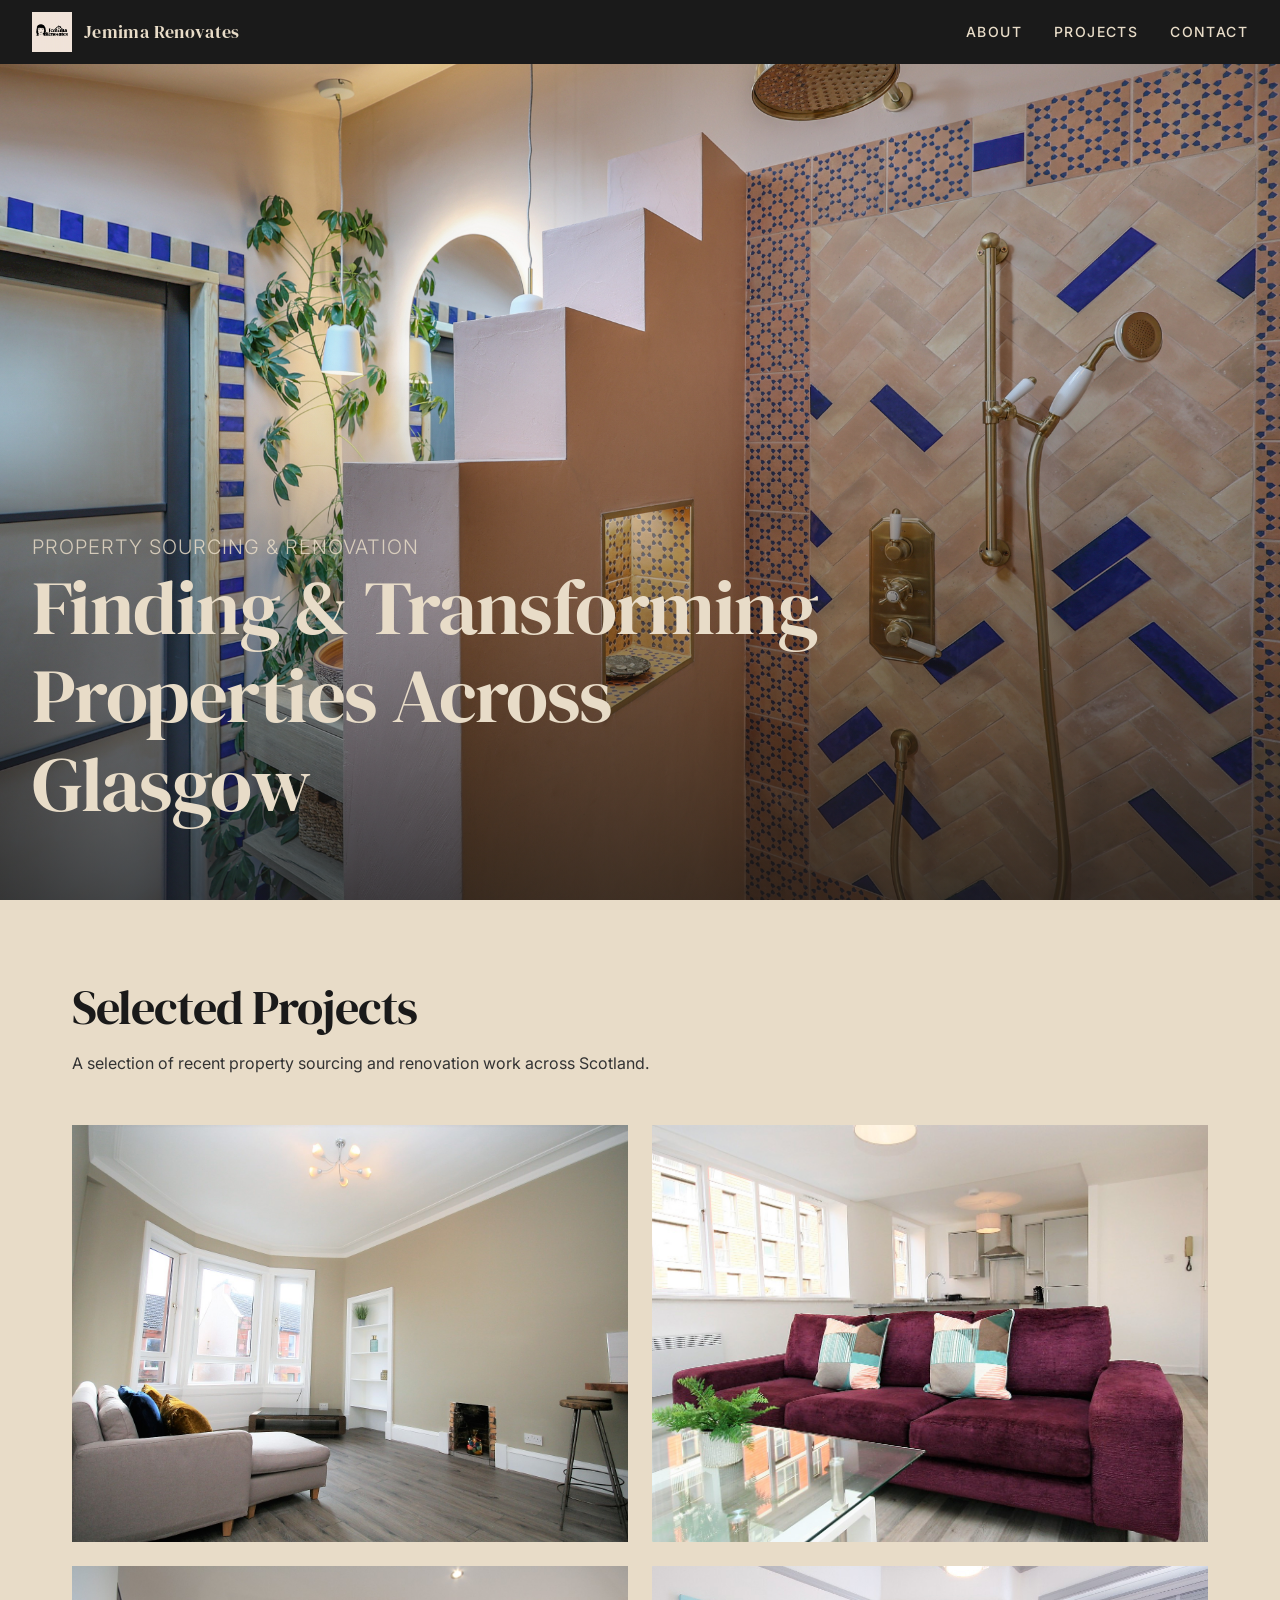
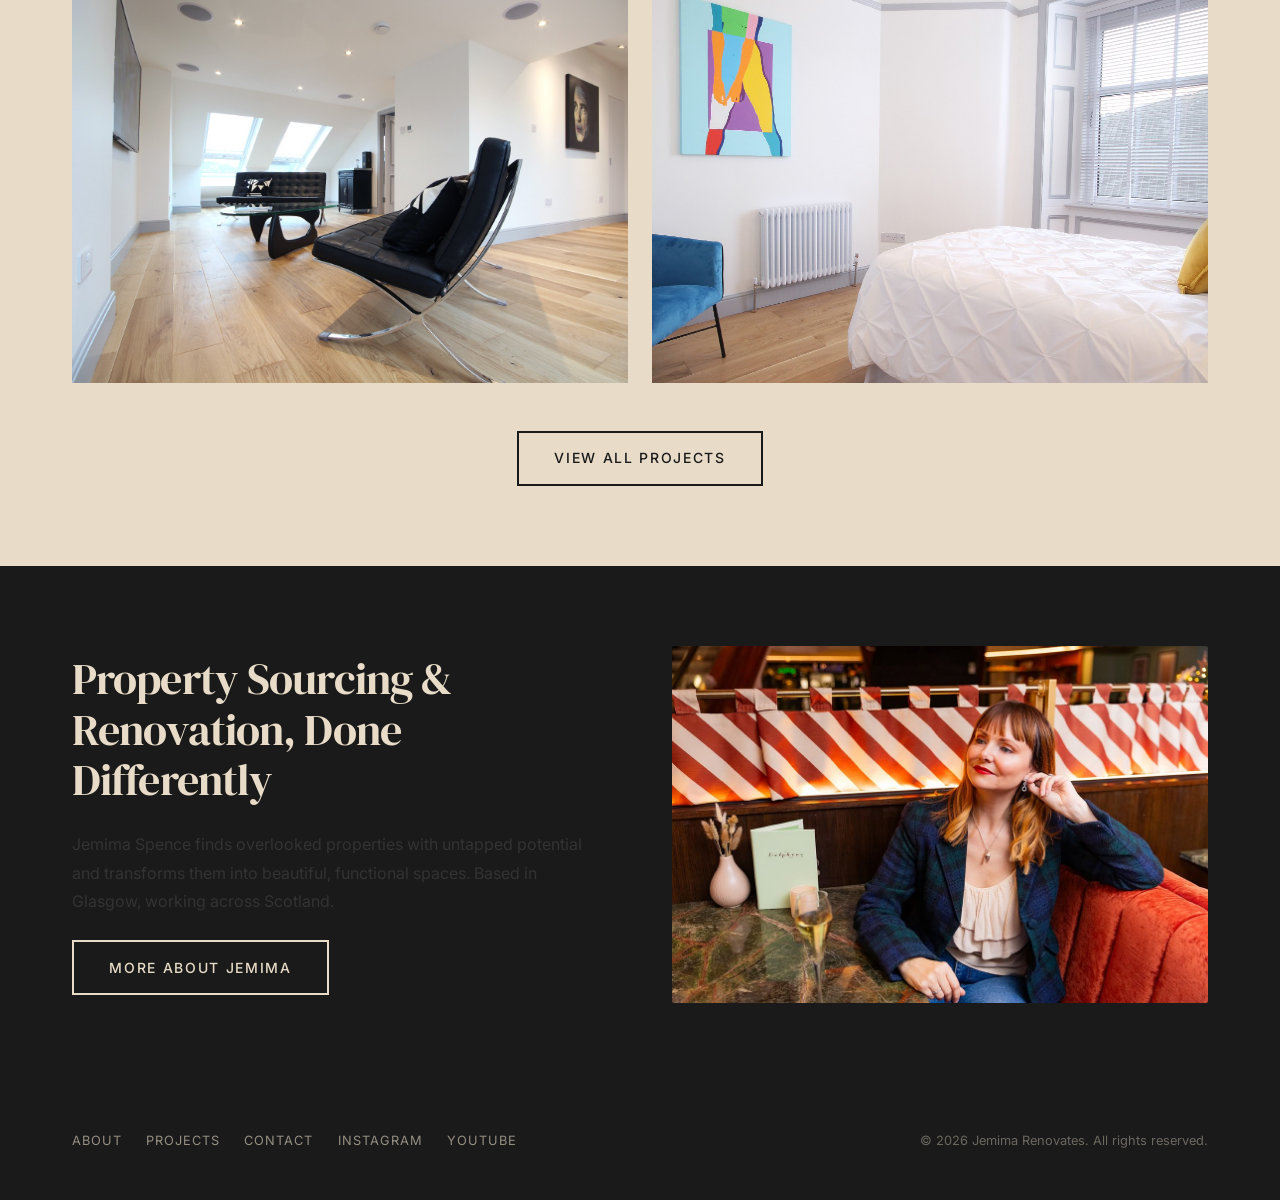
==== commit bd6b8a0a: "Swap Jay portrait to new landscape photo from root Co-Authored-By: Claude Opus 4.6 <noreply@anthropi" ====
--- a/index.html
+++ b/index.html
@@ -5,7 +5,7 @@
     <meta name="viewport" content="width=device-width, initial-scale=1.0">
     <title>Jemima Renovates - Property Sourcing & Renovation, Glasgow</title>
     <meta name="description" content="Property sourcing and renovation services in Glasgow. Jemima Spence specialises in finding and transforming properties across Scotland.">
-    <link rel="stylesheet" href="css/main.css?v=2">
+    <link rel="stylesheet" href="css/main.css?v=4">
     <!-- Favicon -->
     <link rel="icon" href="favicon.svg" type="image/svg+xml">
     <link rel="icon" href="favicon.ico" sizes="32x32">
@@ -128,7 +128,7 @@
                         <a href="about.html" class="btn btn-light">More About Jemima</a>
                     </div>
                     <div class="about-teaser-image">
-                        <img src="images/about-placeholder.jpg" alt="Jemima Spence">
+                        <img src="images/jay.jpg" alt="Jemima Spence">
                     </div>
                 </div>
             </div>
--- a/css/main.css
+++ b/css/main.css
@@ -408,6 +408,7 @@
   font-size: clamp(2rem, 4vw, 2.75rem);
   margin-bottom: 1.5rem;
   letter-spacing: -0.02em;
+  color: inherit;
 }
 
 .about-teaser-text p {
@@ -418,7 +419,7 @@
 }
 
 .about-teaser-image {
-  aspect-ratio: 4 / 5;
+  aspect-ratio: 3 / 2;
   overflow: hidden;
   border-radius: 2px;
 }
@@ -496,7 +497,7 @@
 
 .about-intro img {
   width: 100%;
-  aspect-ratio: 3 / 4;
+  aspect-ratio: 3 / 2;
   object-fit: cover;
 }
 
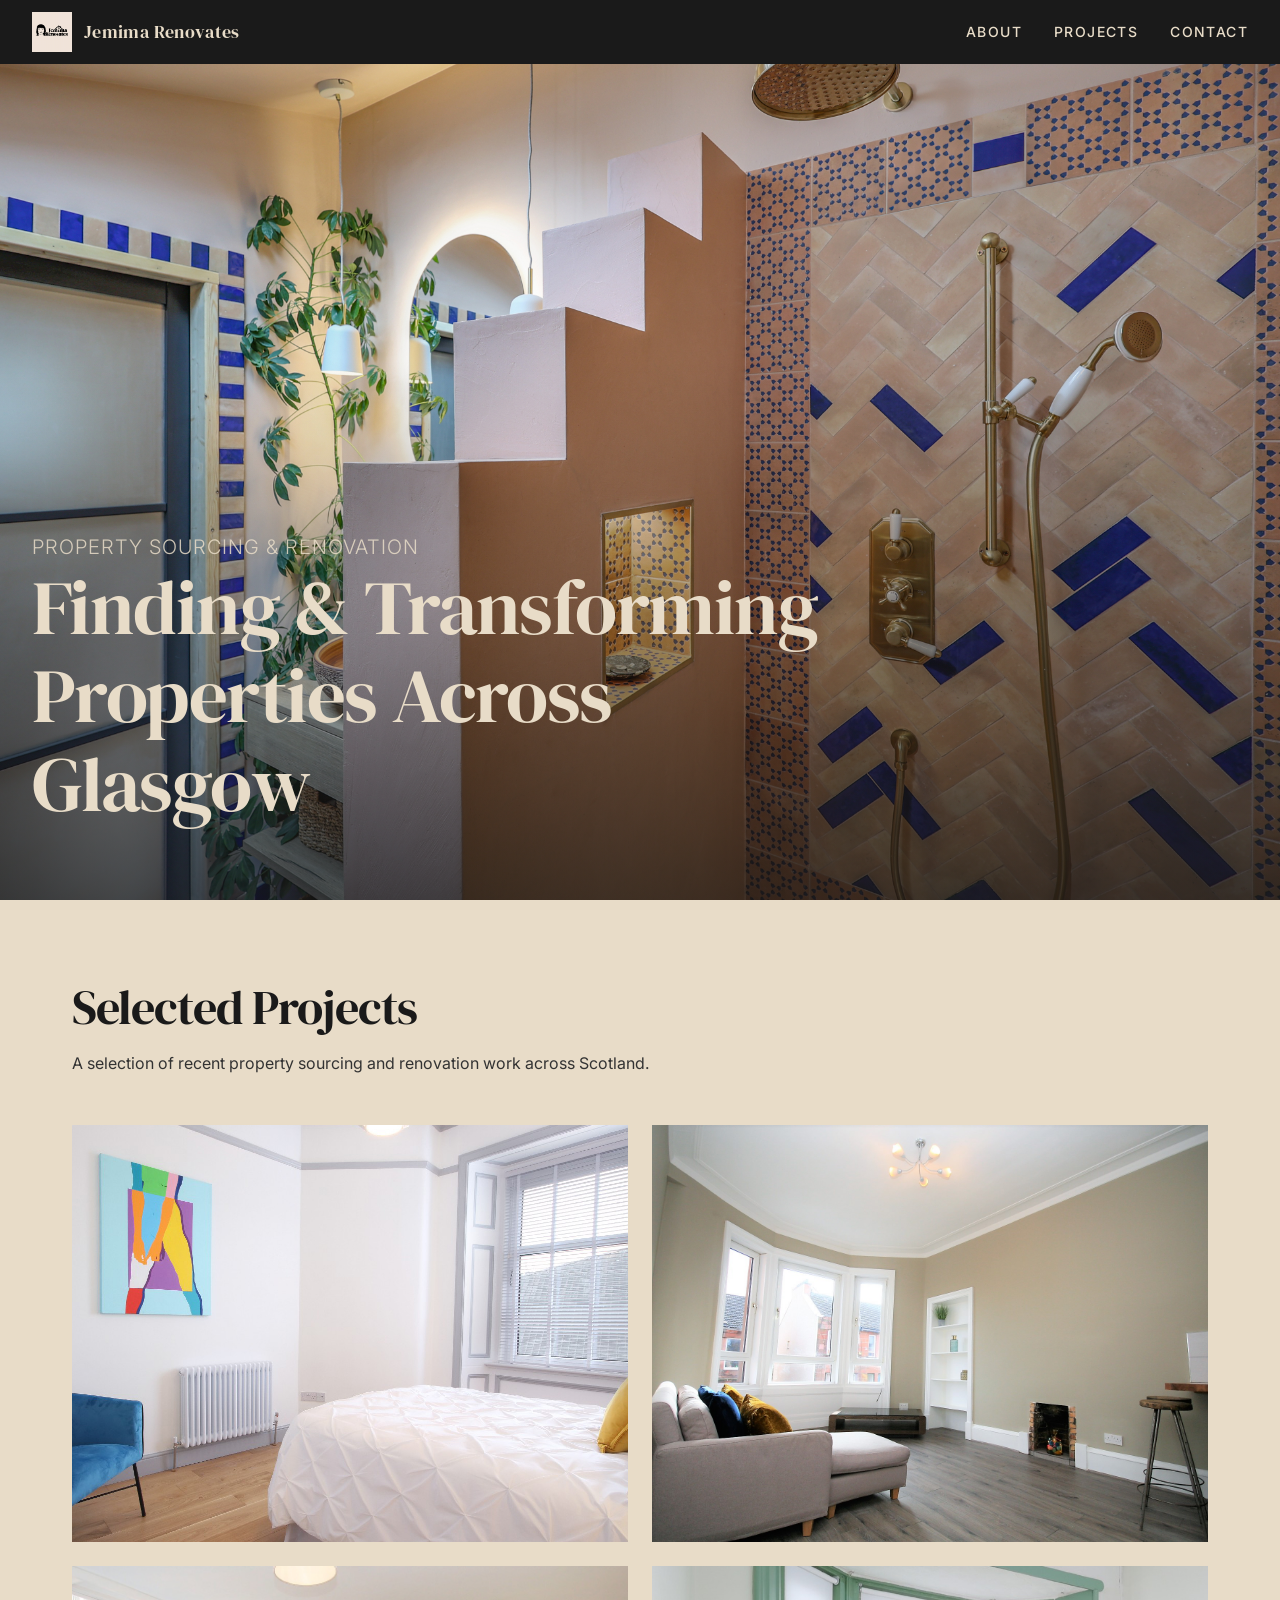
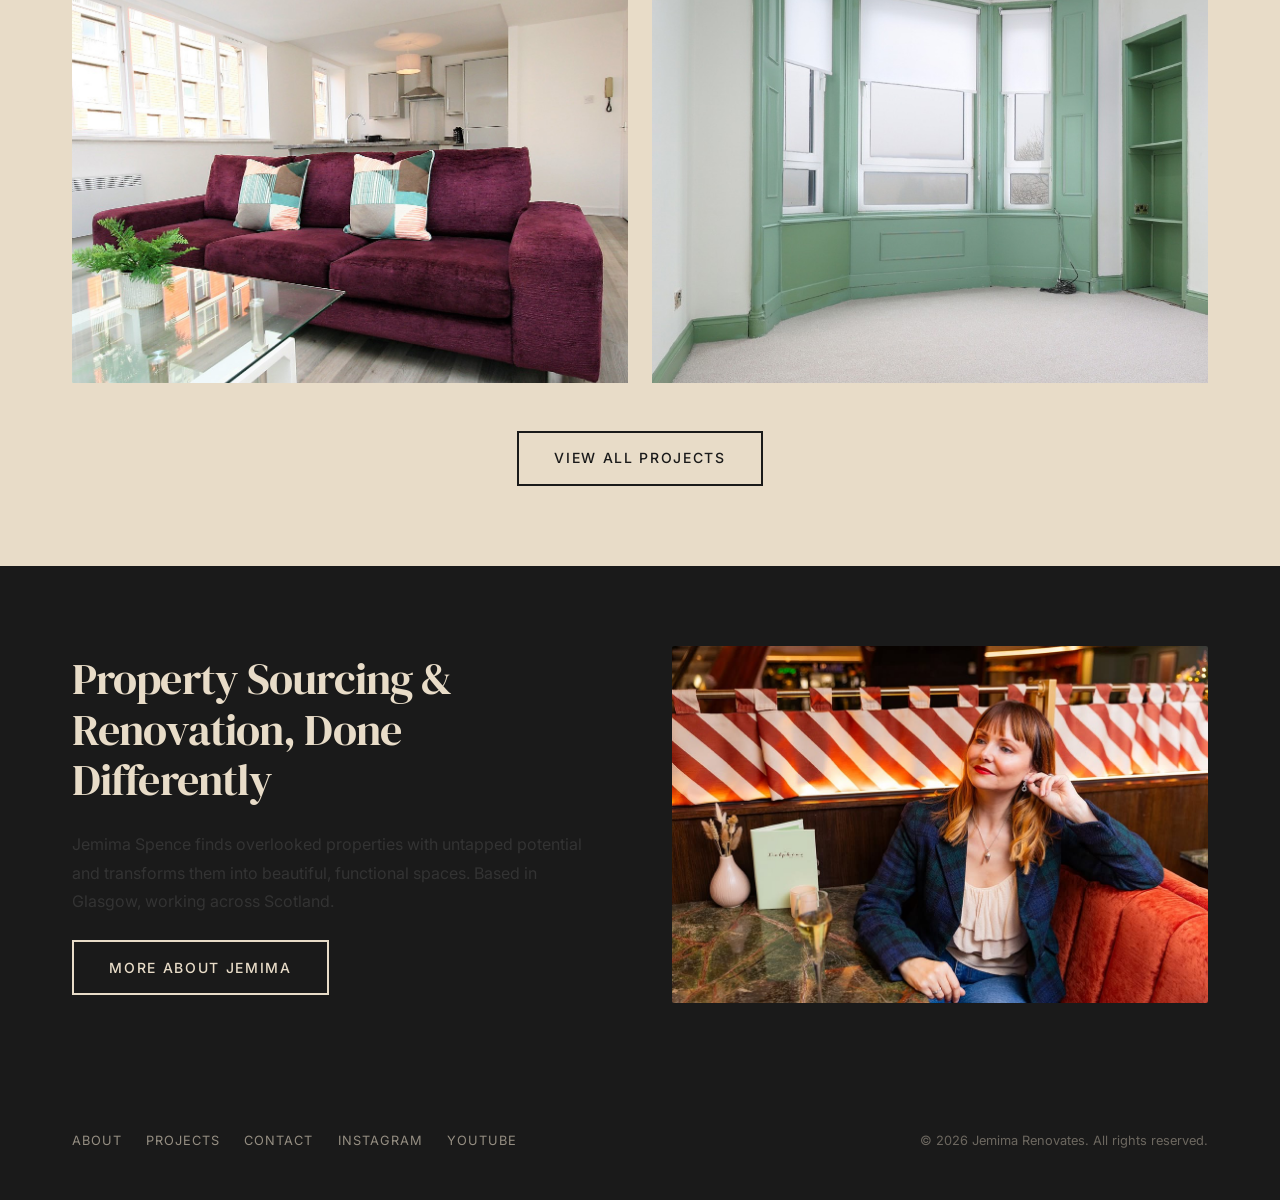
==== commit a1db6ce1: "Add Southside Glasgow project with 9-photo gallery, create Craigpark page - New Southside project pa" ====
--- a/index.html
+++ b/index.html
@@ -82,6 +82,13 @@
                 <p class="section-subheading">A selection of recent property sourcing and renovation work across Scotland.</p>
 
                 <div class="featured-grid">
+                    <a href="projects/craigpark.html" class="project-card">
+                        <img src="images/craigpark-2.jpg" alt="Craigpark renovation, Glasgow">
+                        <div class="card-overlay">
+                            <h3>Craigpark</h3>
+                            <span class="location">Glasgow</span>
+                        </div>
+                    </a>
                     <a href="projects/east-end.html" class="project-card">
                         <img src="images/aberfeldy-lounge.jpg" alt="East End tenement renovation, Glasgow">
                         <div class="card-overlay">
@@ -96,17 +103,10 @@
                             <span class="location">Glasgow</span>
                         </div>
                     </a>
-<a href="projects/southside.html" class="project-card">
-                        <img src="images/craigpark-1.jpg" alt="Southside property, Glasgow">
+                    <a href="projects/southside.html" class="project-card">
+                        <img src="images/southside/pic3.jpg" alt="Southside property, Glasgow">
                         <div class="card-overlay">
                             <h3>Southside</h3>
-                            <span class="location">Glasgow</span>
-                        </div>
-                    </a>
-                    <a href="projects/craigpark.html" class="project-card">
-                        <img src="images/craigpark-2.jpg" alt="Craigpark renovation, Glasgow">
-                        <div class="card-overlay">
-                            <h3>Craigpark</h3>
                             <span class="location">Glasgow</span>
                         </div>
                     </a>
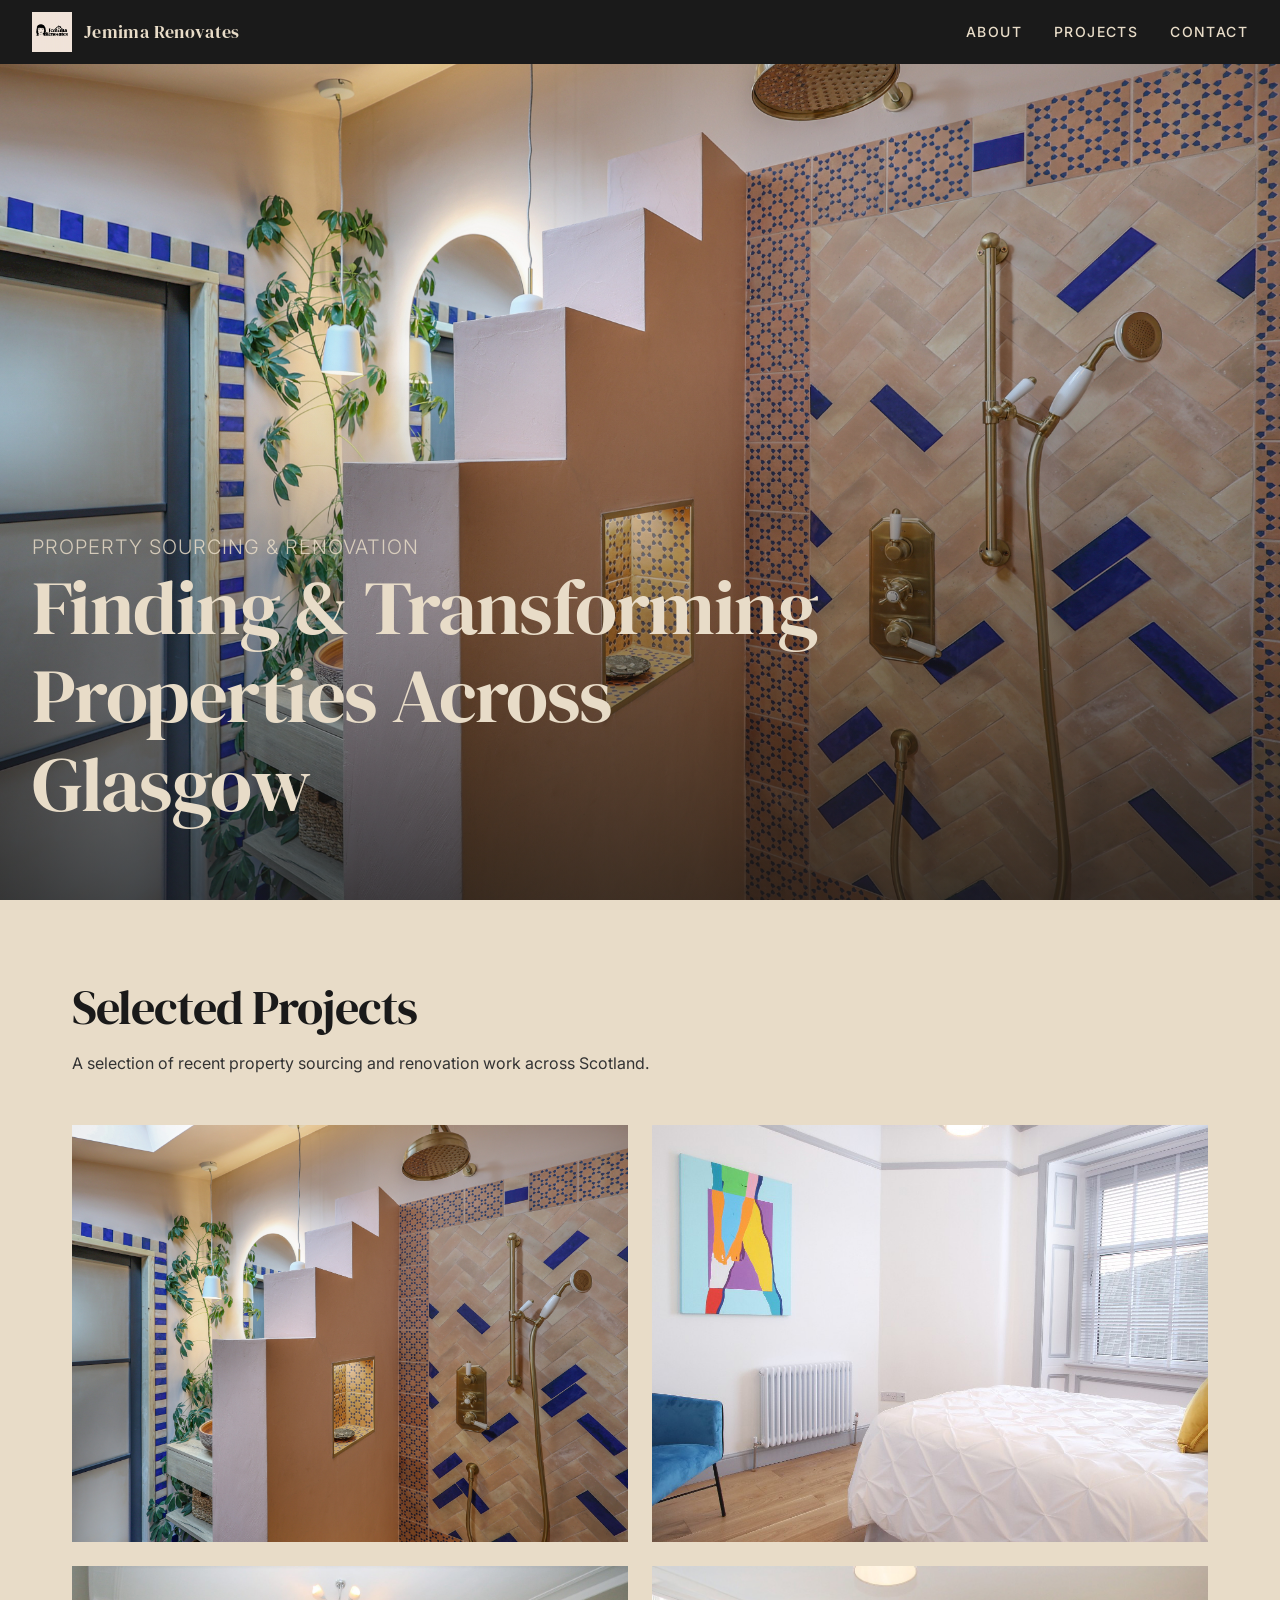
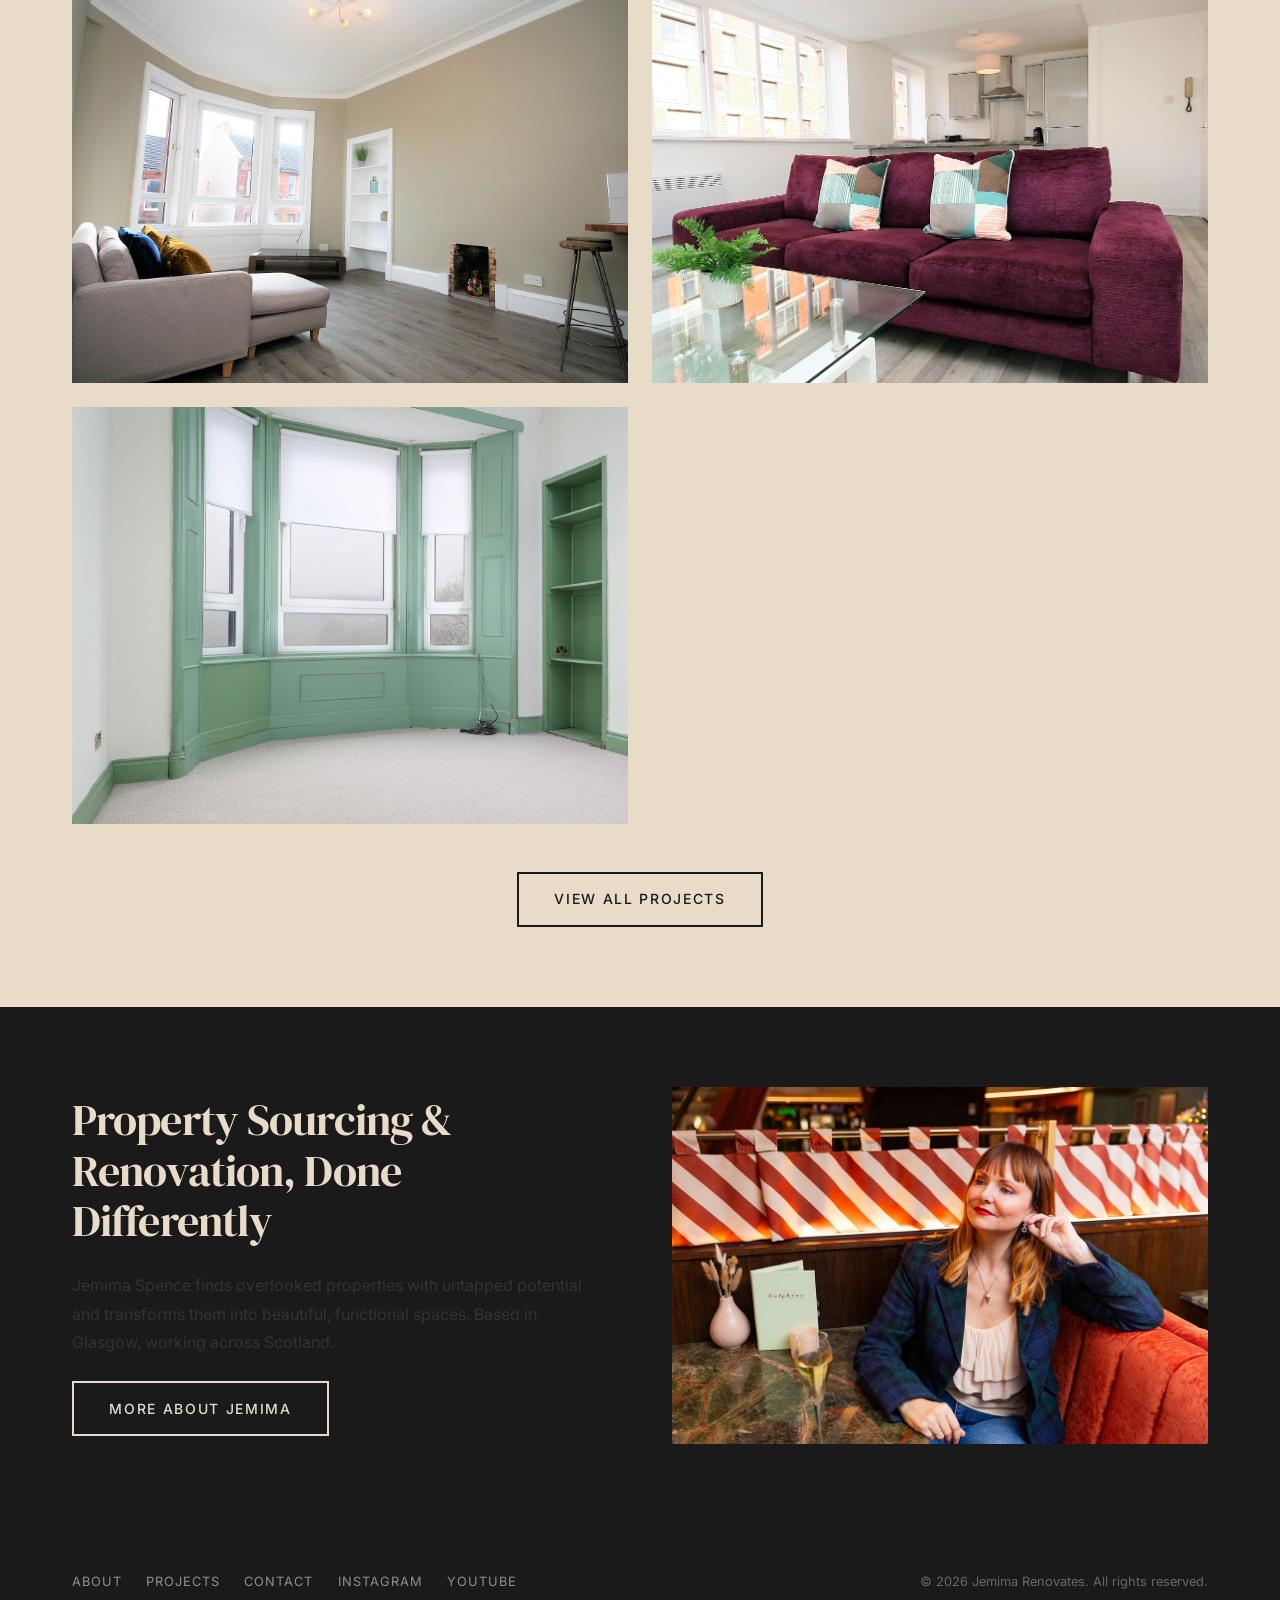
==== commit d12537c9: "Add Morocco Bathroom project with YouTube embed - New project page: Moroccan Mirage bathroom renovat" ====
--- a/index.html
+++ b/index.html
@@ -82,6 +82,13 @@
                 <p class="section-subheading">A selection of recent property sourcing and renovation work across Scotland.</p>
 
                 <div class="featured-grid">
+                    <a href="projects/morocco-bathroom.html" class="project-card">
+                        <img src="images/morocco-bathroom/pic2.jpg" alt="Moroccan-inspired bathroom renovation, Glasgow">
+                        <div class="card-overlay">
+                            <h3>Morocco Bathroom</h3>
+                            <span class="location">Glasgow</span>
+                        </div>
+                    </a>
                     <a href="projects/craigpark.html" class="project-card">
                         <img src="images/craigpark-2.jpg" alt="Craigpark renovation, Glasgow">
                         <div class="card-overlay">
